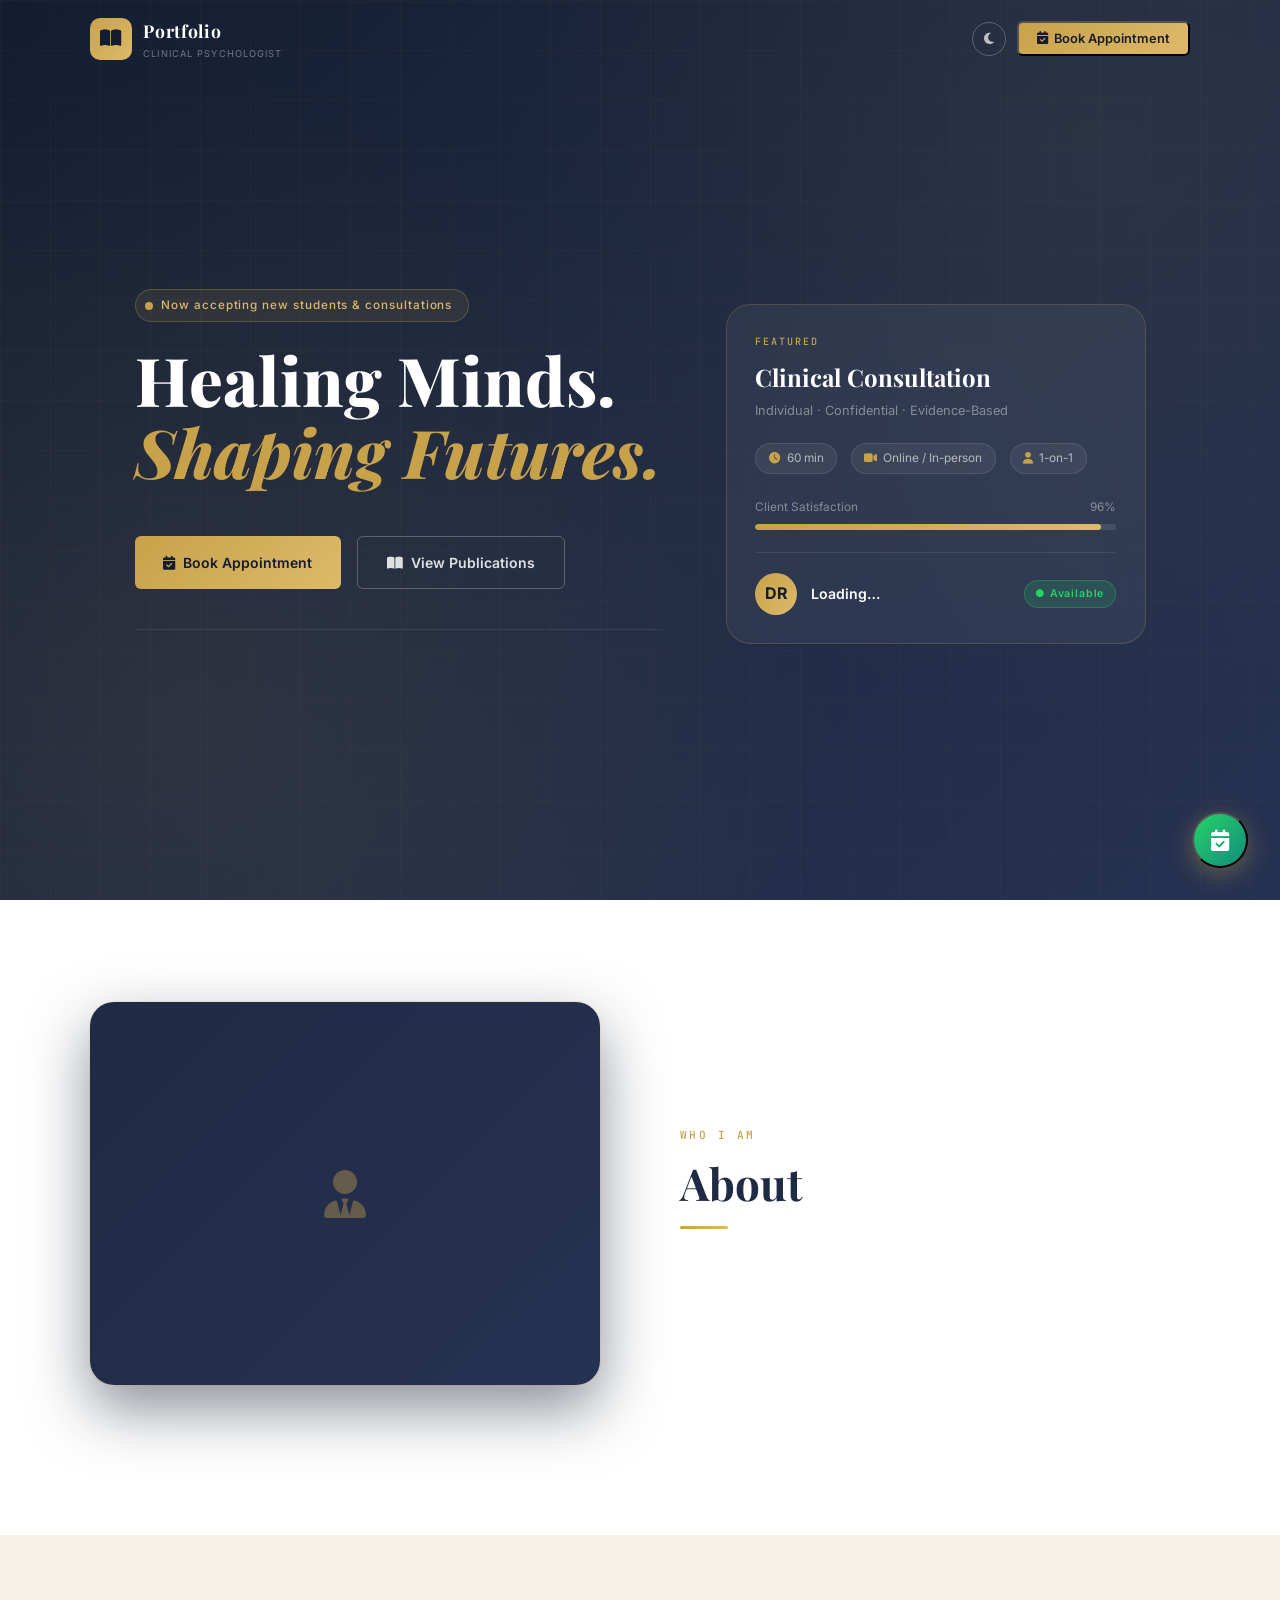
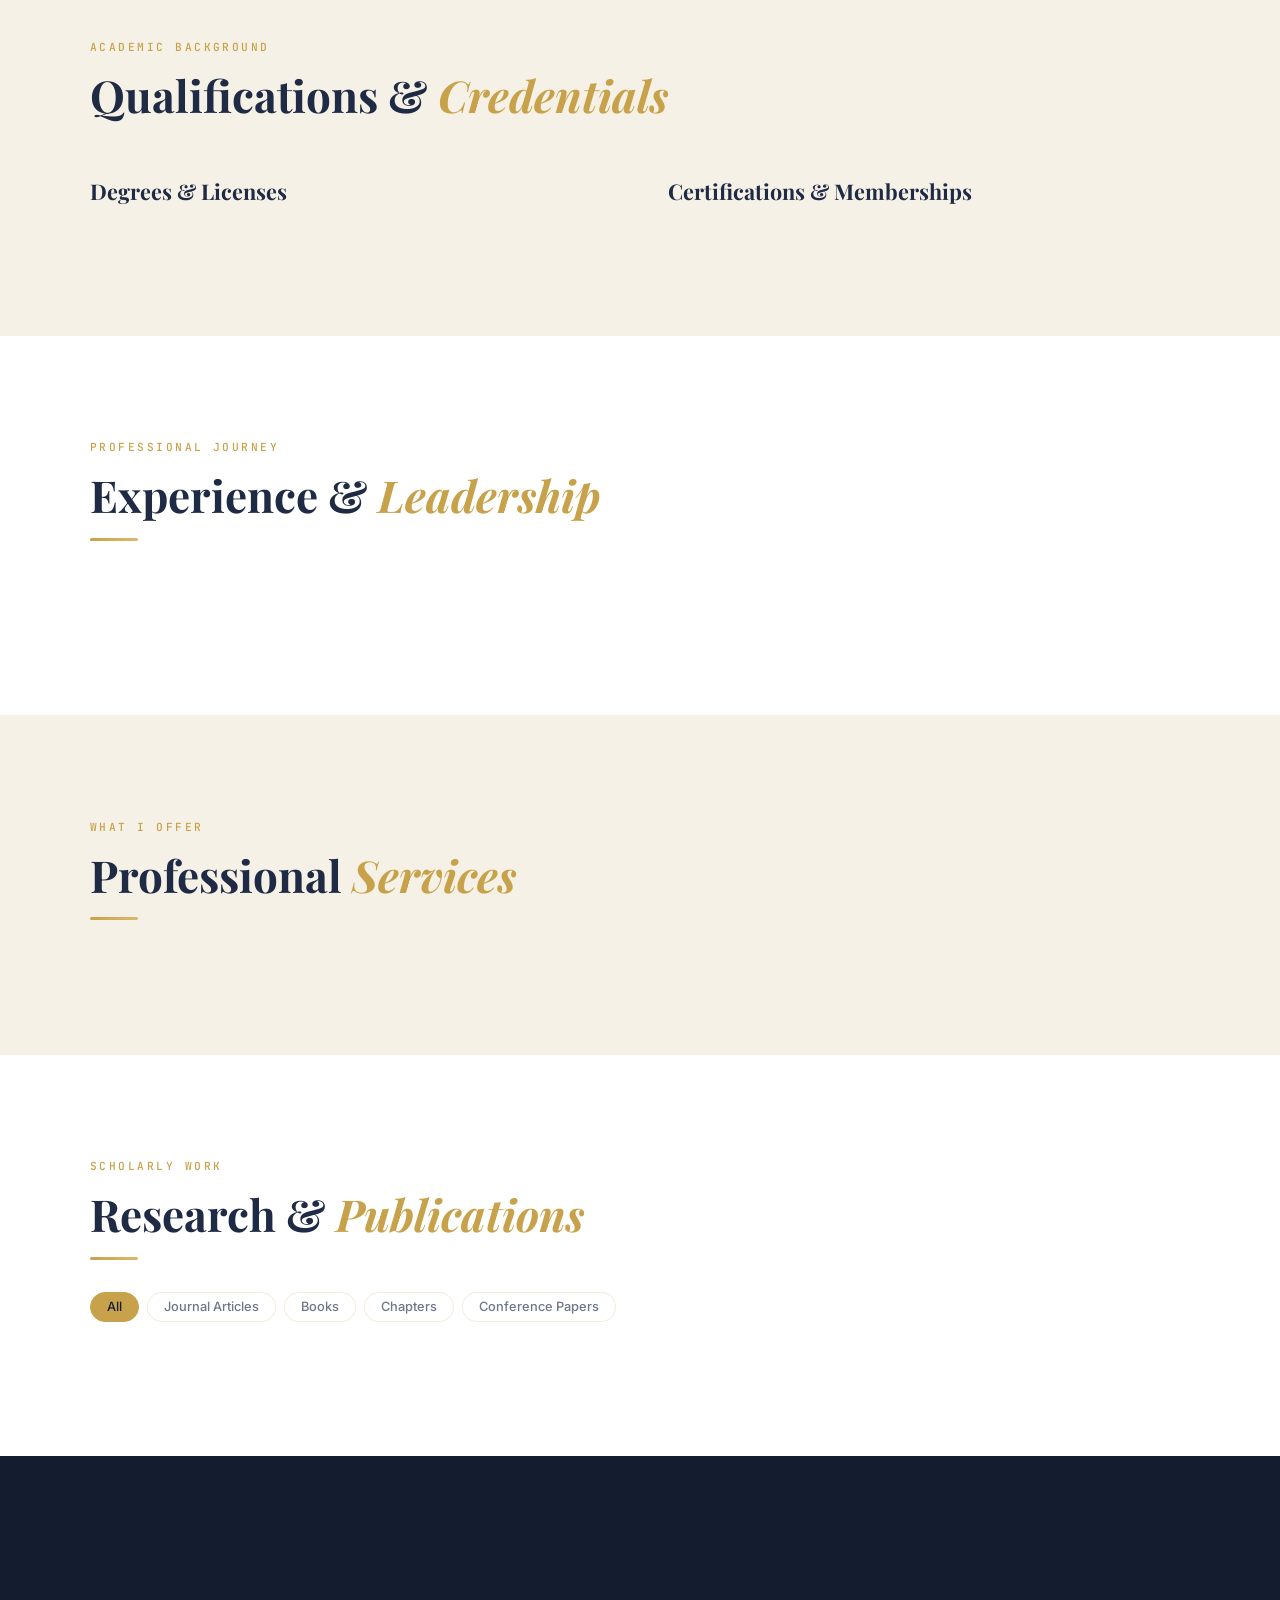
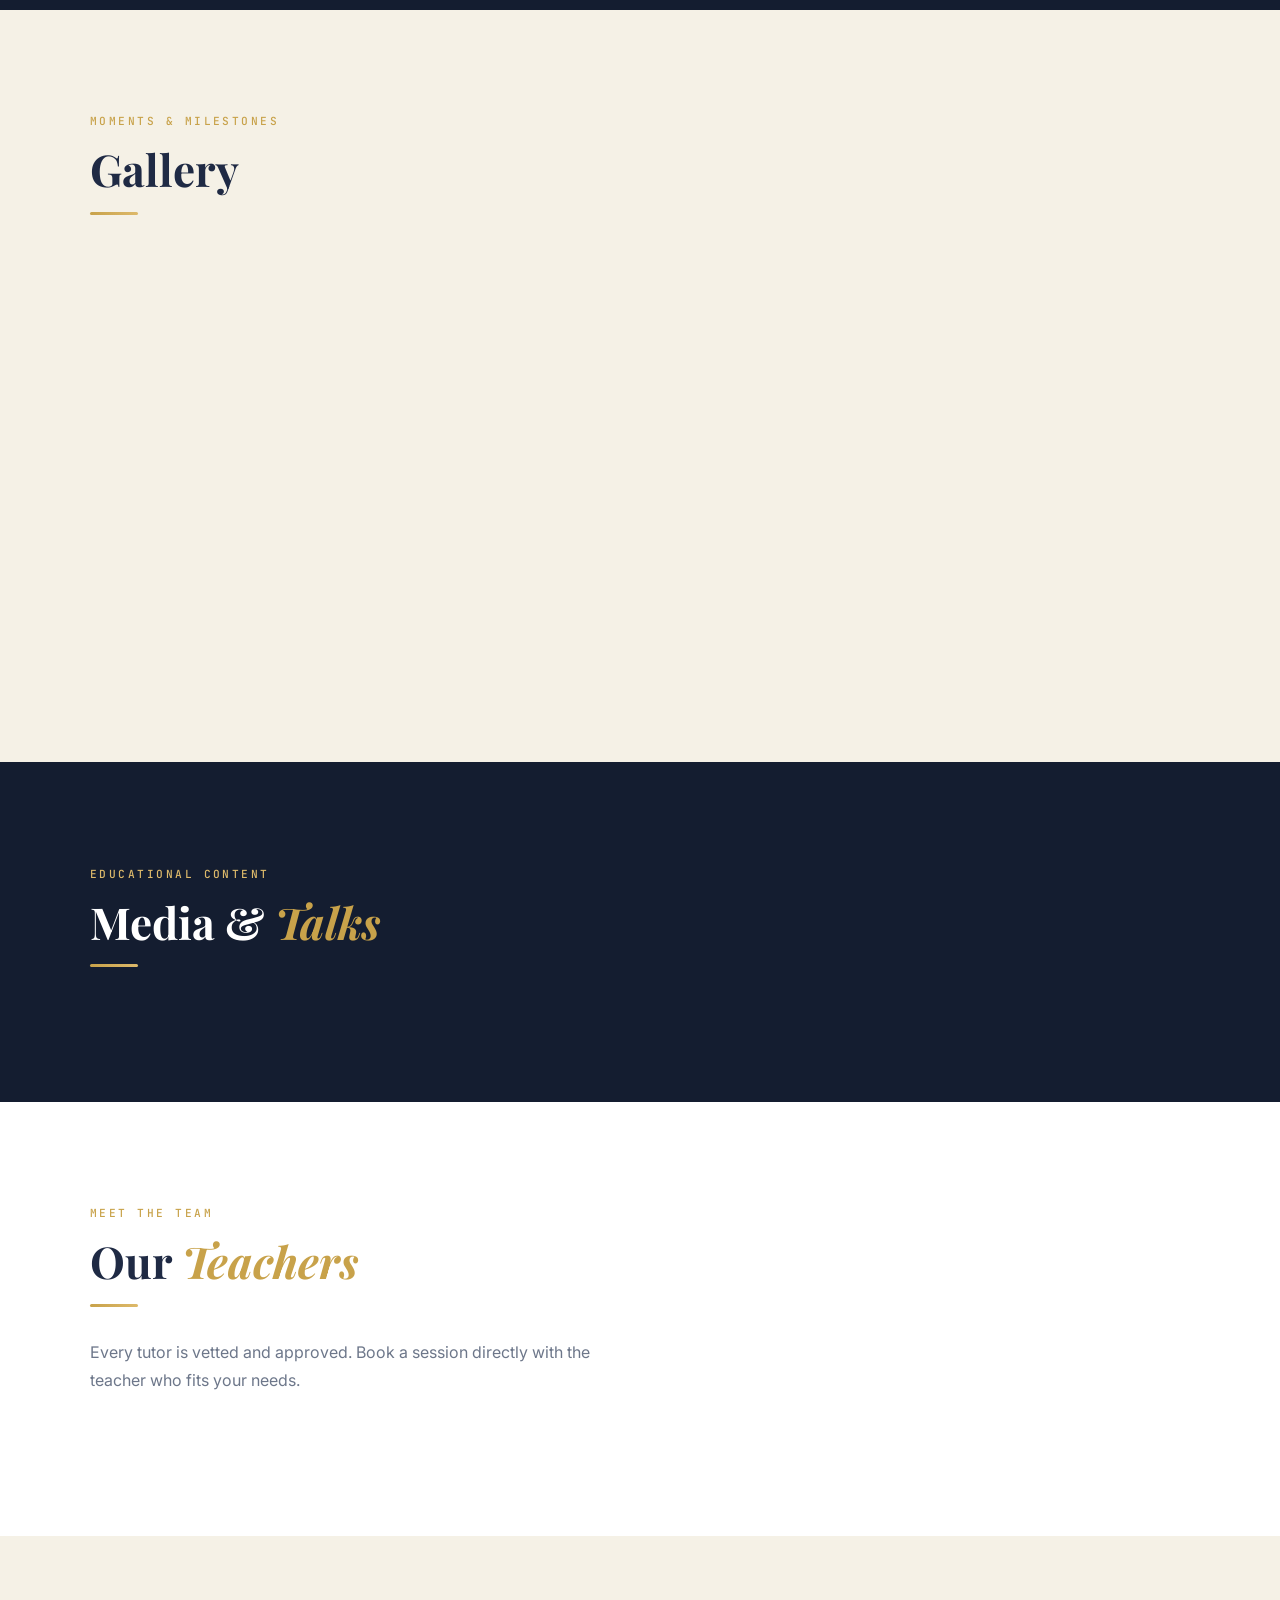
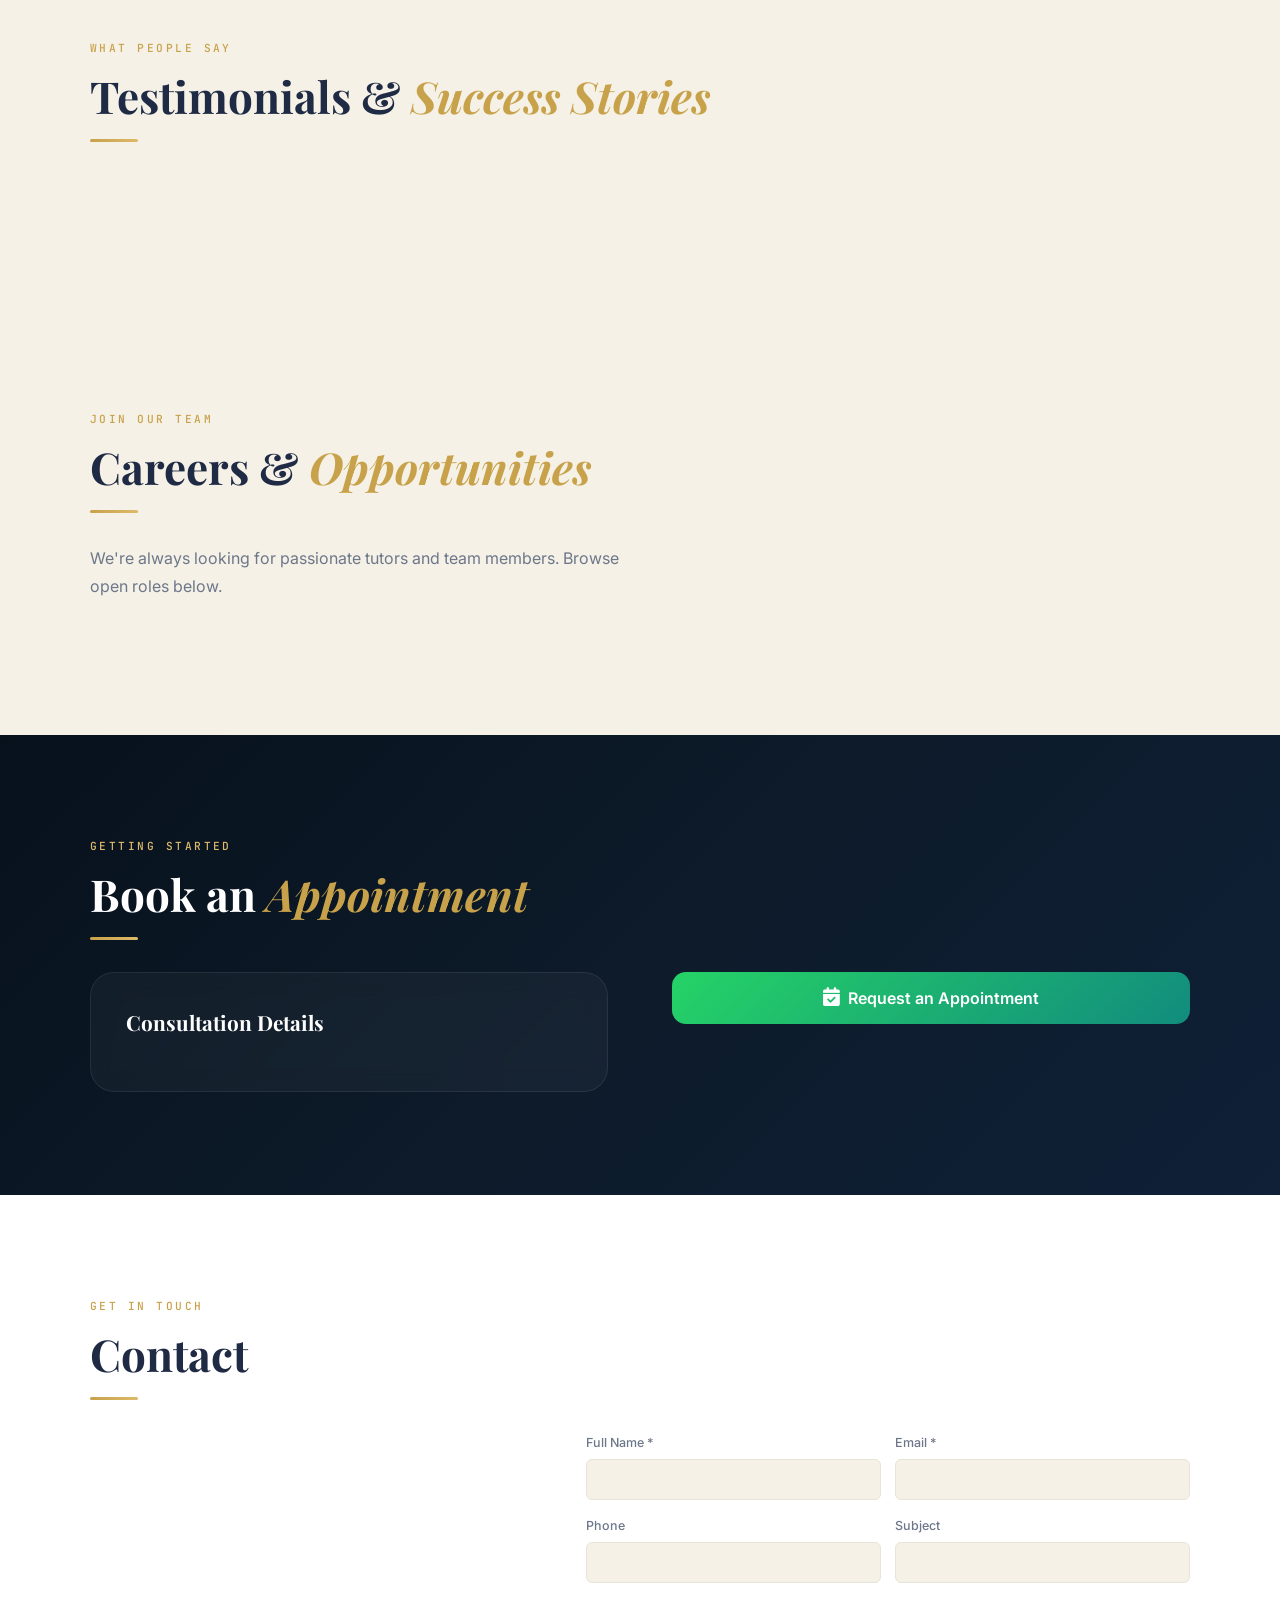
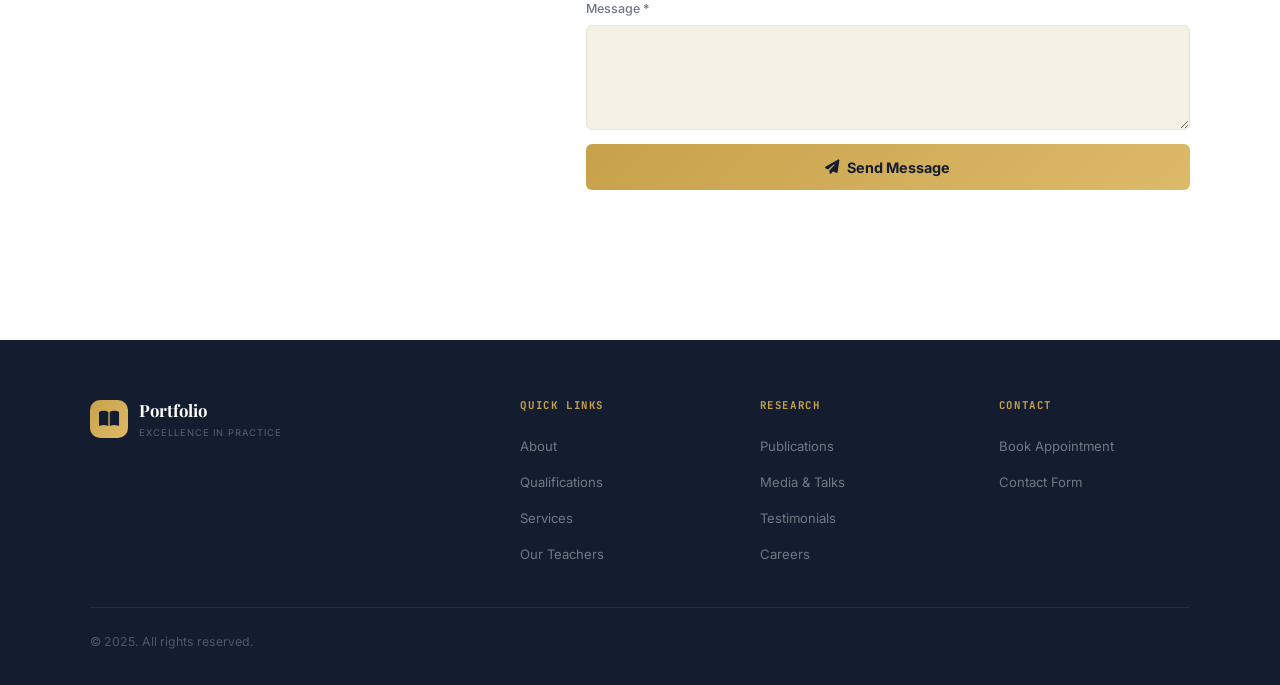
==== index.html @ 9a85b983 "Add files via upload" ====
<!DOCTYPE html>
<html lang="en" data-theme="light">
<head>
<meta charset="UTF-8"/>
<meta name="viewport" content="width=device-width,initial-scale=1.0"/>
<title>Portfolio | Clinical Psychologist & International Educator</title>
<meta name="description" content="Loading…"/>
<meta name="robots" content="index,follow"/>
<link rel="preconnect" href="https://fonts.googleapis.com"/>
<link rel="preconnect" href="https://fonts.gstatic.com" crossorigin/>
<link href="https://fonts.googleapis.com/css2?family=Playfair+Display:ital,wght@0,400;0,600;0,700;0,800;1,400;1,700&family=Inter:wght@300;400;500;600;700&family=JetBrains+Mono:wght@400;500&display=swap" rel="stylesheet"/>
<link rel="stylesheet" href="https://cdnjs.cloudflare.com/ajax/libs/font-awesome/6.5.0/css/all.min.css"/>
<link rel="stylesheet" href="shared/css/base.css"/>
<link rel="stylesheet" href="css/public.css"/>
<script src="https://cdn.jsdelivr.net/npm/@supabase/supabase-js@2"></script>
<script src="shared/js/supabase-config.js"></script>
<script src="shared/js/utils.js"></script>
</head>
<body>

<div id="page-loader"><div class="loader-logo">Portfolio</div><div class="loader-bar"><div class="loader-fill"></div></div></div>

<!-- ══════════ NAVIGATION ══════════ -->
<nav id="navbar">
  <div class="container">
    <div class="nav-inner">
      <div class="nav-logo" onclick="smoothScrollTo('section-hero')">
        <div class="logo-icon" id="navLogoIcon"><i class="fas fa-book-open"></i></div>
        <img id="navLogoImg" class="logo-img" style="display:none" alt="Logo"/>
        <div><div class="logo-name" id="navLogoName">Portfolio</div><div class="logo-tag" id="navLogoTag">Clinical Psychologist</div></div>
      </div>
      <ul class="nav-links" id="navLinks"></ul>
      <div class="nav-right">
        <button class="nav-theme-btn" id="navThemeBtn" aria-label="Toggle theme"><i class="fas fa-moon"></i></button>
        <button class="nav-cta" onclick="openApptModal()"><i class="fas fa-calendar-check"></i> Book Appointment</button>
        <button id="hbg" aria-label="Open menu"><span></span><span></span><span></span></button>
      </div>
    </div>
  </div>
</nav>
<div id="mnav">
  <button class="mn-close" onclick="closeMobileNav()">×</button>
  <div id="mobileNavLinks"></div>
  <button class="mn-cta" onclick="closeMobileNav();openApptModal()"><i class="fas fa-calendar-check"></i> Book Appointment</button>
</div>

<main class="site-main">

  <!-- ─── HERO ─── -->
  <section class="hero" id="section-hero">
    <img id="heroBgImg" class="hero-bg-image" style="display:none" alt=""/>
    <div class="container">
      <div class="hero-inner">
        <div>
          <div class="live-pill"><div class="live-dot"></div><span class="live-text">Now accepting new students & consultations</span></div>
          <h1 class="hero-h1" id="heroHeadline">Healing Minds. <em>Shaping Futures.</em></h1>
          <div class="titles-row" id="heroTitles"></div>
          <p class="hero-sub" id="heroSub"></p>
          <div class="hero-btns">
            <button id="heroCta1" class="btn-gold" onclick="openApptModal()"><i class="fas fa-calendar-check"></i> Book Appointment</button>
            <a href="#section-publications" id="heroCta2" class="btn-outline" onclick="smoothScrollTo('section-publications');return false"><i class="fas fa-book-open"></i> View Publications</a>
          </div>
          <div class="hero-trust" id="heroTrust"></div>
        </div>
        <div>
          <div class="sess-card">
            <p class="sess-lbl">Featured</p>
            <h2 class="sess-title">Clinical Consultation</h2>
            <p class="sess-topic">Individual · Confidential · Evidence-Based</p>
            <div class="sess-meta"><div class="chip"><i class="fas fa-clock"></i> 60 min</div><div class="chip"><i class="fas fa-video"></i> Online / In-person</div><div class="chip"><i class="fas fa-user"></i> 1-on-1</div></div>
            <div style="margin-bottom:1.4rem"><div class="prog-lbl"><span>Client Satisfaction</span><span>96%</span></div><div class="prog-bar"><div class="prog-fill" style="width:96%"></div></div></div>
            <div class="tutor-row"><div class="t-av" id="cardAvatar">DR</div><div><div class="t-name" id="cardTutorName">Loading…</div><div class="t-cred" id="cardTutorCred"></div></div><div class="badge-live">● Available</div></div>
          </div>
        </div>
      </div>
    </div>
  </section>

  <!-- ─── ABOUT ─── -->
  <section class="sec about-sec" id="section-about">
    <div class="container">
      <div class="about-grid">
        <div data-aos="left"><div class="about-img-wrap" id="aboutImage"><div class="about-img-placeholder"><i class="fas fa-user-tie" style="font-size:3rem;color:rgba(200,162,74,.4)"></i></div></div></div>
        <div data-aos="right">
          <span class="eyebrow" id="aboutEyebrow">Who I Am</span>
          <h2 class="h-sec" id="aboutHeading">About</h2>
          <div class="rule"></div>
          <div class="about-body" id="aboutBio"></div>
          <div class="spec-list" id="aboutSpecs"></div>
        </div>
      </div>
      <div class="about-cards" id="aboutCards" style="margin-top:3rem"></div>
    </div>
  </section>

  <!-- ─── QUALIFICATIONS ─── -->
  <section class="sec qual-sec" id="section-qualifications">
    <div class="container">
      <span class="eyebrow" data-aos>Academic Background</span>
      <h2 class="h-sec" data-aos>Qualifications &amp; <em>Credentials</em></h2>
      <div class="rule" data-aos></div>
      <div class="qual-grid">
        <div class="qual-col" data-aos><h3>Degrees & Licenses</h3><div id="qualCol1"></div></div>
        <div class="qual-col" data-aos="right"><h3>Certifications & Memberships</h3><div id="qualCol2"></div></div>
      </div>
    </div>
  </section>

  <!-- ─── EXPERIENCE ─── -->
  <section class="sec exp-sec" id="section-experience">
    <div class="container">
      <span class="eyebrow" data-aos>Professional Journey</span>
      <h2 class="h-sec" data-aos>Experience &amp; <em>Leadership</em></h2>
      <div class="rule" data-aos></div>
      <div class="exp-tabs" id="expTabs"></div>
      <div id="expPanels"></div>
    </div>
  </section>

  <!-- ─── SERVICES ─── -->
  <section class="sec srv-sec" id="section-services">
    <div class="container">
      <span class="eyebrow" data-aos>What I Offer</span>
      <h2 class="h-sec" data-aos>Professional <em>Services</em></h2>
      <div class="rule" data-aos></div>
      <div class="srv-grid" id="servicesGrid" style="margin-top:2rem"></div>
    </div>
  </section>

  <!-- ─── PUBLICATIONS ─── -->
  <section class="sec pub-sec" id="section-publications">
    <div class="container">
      <span class="eyebrow" data-aos>Scholarly Work</span>
      <h2 class="h-sec" data-aos>Research &amp; <em>Publications</em></h2>
      <div class="rule" data-aos></div>
      <div class="pub-filters" data-aos>
        <button class="pub-filter active" data-type="all">All</button>
        <button class="pub-filter" data-type="journal">Journal Articles</button>
        <button class="pub-filter" data-type="book">Books</button>
        <button class="pub-filter" data-type="chapter">Chapters</button>
        <button class="pub-filter" data-type="conference">Conference Papers</button>
      </div>
      <div class="pub-list" id="pubList"></div>
    </div>
  </section>

  <!-- ─── METRICS ─── -->
  <section class="stats-sec" id="section-metrics"><div class="container"><div class="stats-row" id="statsRow"></div></div></section>

  <!-- ─── GALLERY ─── -->
  <section class="sec gal-sec" id="section-gallery">
    <div class="container">
      <span class="eyebrow" data-aos>Moments &amp; Milestones</span>
      <h2 class="h-sec" data-aos>Gallery</h2>
      <div class="rule" data-aos></div>
      <div class="gal-grid" id="galleryGrid" data-aos></div>
    </div>
  </section>

  <!-- ─── MEDIA ─── -->
  <section class="media-sec" id="section-media">
    <div class="container">
      <span class="eyebrow" data-aos style="color:var(--gold-light)">Educational Content</span>
      <h2 class="h-sec" data-aos style="color:#fff">Media &amp; <em>Talks</em></h2>
      <div class="rule" data-aos></div>
      <div class="vid-grid" id="vidGrid" style="margin-top:2rem"></div>
    </div>
  </section>

  <!-- ─── TEACHERS (NEW) ─── -->
  <section class="sec teach-sec" id="section-teachers">
    <div class="container">
      <span class="eyebrow" data-aos>Meet the Team</span>
      <h2 class="h-sec" data-aos>Our <em>Teachers</em></h2>
      <div class="rule" data-aos></div>
      <p class="sub-sec" data-aos style="margin-bottom:2.5rem">Every tutor is vetted and approved. Book a session directly with the teacher who fits your needs.</p>
      <div class="teach-grid" id="teachersGrid"></div>
    </div>
  </section>

  <!-- ─── TESTIMONIALS ─── -->
  <section class="sec testi-sec" id="section-testimonials">
    <div class="container">
      <span class="eyebrow" data-aos>What People Say</span>
      <h2 class="h-sec" data-aos>Testimonials &amp; <em>Success Stories</em></h2>
      <div class="rule" data-aos></div>
      <div class="testi-wrap" data-aos><div class="testi-track" id="testiTrack"></div></div>
      <div class="t-dots" id="testiDots"></div>
    </div>
  </section>

  <!-- ─── CAREERS (NEW) ─── -->
  <section class="sec careers-sec" id="section-careers">
    <div class="container">
      <span class="eyebrow" data-aos>Join Our Team</span>
      <h2 class="h-sec" data-aos>Careers &amp; <em>Opportunities</em></h2>
      <div class="rule" data-aos></div>
      <p class="sub-sec" data-aos style="margin-bottom:2rem">We're always looking for passionate tutors and team members. Browse open roles below.</p>
      <div class="jobs-list" id="jobsList" data-aos></div>
    </div>
  </section>

  <!-- ─── APPOINTMENT ─── -->
  <section class="appt-sec" id="section-appointment">
    <div class="container">
      <span class="eyebrow" data-aos style="color:var(--gold-light)">Getting Started</span>
      <h2 class="h-sec" data-aos style="color:#fff">Book an <em>Appointment</em></h2>
      <div class="rule" data-aos></div>
      <div class="appt-grid">
        <div data-aos="left">
          <div class="glass-panel">
            <h3>Consultation Details</h3>
            <p id="apptDetails" style="font-size:.9rem;color:rgba(255,255,255,.5);margin-bottom:1.2rem"></p>
            <div class="avail-list" id="availList"></div>
          </div>
        </div>
        <div data-aos="right">
          <div class="appt-actions"><button class="btn-wa" onclick="openApptModal()"><i class="fas fa-calendar-check" style="font-size:1.2rem"></i> Request an Appointment</button></div>
          <p id="apptFees" style="color:rgba(255,255,255,.5);font-size:.85rem;margin-bottom:1rem"></p>
          <div id="apptNotes"></div>
        </div>
      </div>
    </div>
  </section>

  <!-- ─── CONTACT ─── -->
  <section class="sec contact-sec" id="section-contact">
    <div class="container">
      <span class="eyebrow" data-aos>Get in Touch</span>
      <h2 class="h-sec" data-aos>Contact</h2>
      <div class="rule" data-aos></div>
      <div class="contact-grid">
        <div class="c-info" id="contactInfo" data-aos="left"></div>
        <form class="contact-form-wrap" id="contactForm" data-aos="right">
          <div class="f-row"><div class="f-group"><label>Full Name *</label><input class="f-control" id="cfName" required/></div><div class="f-group"><label>Email *</label><input class="f-control" id="cfEmail" type="email" required/></div></div>
          <div class="f-row"><div class="f-group"><label>Phone</label><input class="f-control" id="cfPhone"/></div><div class="f-group"><label>Subject</label><input class="f-control" id="cfSubject"/></div></div>
          <div class="f-group"><label>Message *</label><textarea class="f-control" id="cfMessage" rows="5" required></textarea></div>
          <button type="submit" class="submit-btn"><i class="fas fa-paper-plane"></i> Send Message</button>
        </form>
      </div>
    </div>
  </section>

  <div class="container" style="padding-bottom:3rem"><div id="contactSocials" class="soc-row" style="justify-content:center"></div></div>

</main>

<footer>
  <div class="container">
    <div class="footer-grid">
      <div class="footer-brand">
        <div style="display:flex;align-items:center;gap:.7rem;margin-bottom:.2rem"><div class="logo-icon" style="width:38px;height:38px;font-size:1.1rem"><i class="fas fa-book-open"></i></div><div><div style="font-family:var(--font-display);font-size:1.05rem;font-weight:700;color:#fff" id="footerBrandName">Portfolio</div><div style="font-size:.58rem;color:rgba(255,255,255,.3);letter-spacing:.1em" id="footerTagline">EXCELLENCE IN PRACTICE</div></div></div>
        <p id="footerDesc"></p>
      </div>
      <div class="f-col"><h5 id="footerCol2Title">Quick Links</h5><ul>
        <li><a href="#" onclick="smoothScrollTo('section-about');return false">About</a></li>
        <li><a href="#" onclick="smoothScrollTo('section-qualifications');return false">Qualifications</a></li>
        <li><a href="#" onclick="smoothScrollTo('section-services');return false">Services</a></li>
        <li><a href="#" onclick="smoothScrollTo('section-teachers');return false">Our Teachers</a></li>
      </ul></div>
      <div class="f-col"><h5 id="footerCol3Title">Research</h5><ul>
        <li><a href="#" onclick="smoothScrollTo('section-publications');return false">Publications</a></li>
        <li><a href="#" onclick="smoothScrollTo('section-media');return false">Media & Talks</a></li>
        <li><a href="#" onclick="smoothScrollTo('section-testimonials');return false">Testimonials</a></li>
        <li><a href="#" onclick="smoothScrollTo('section-careers');return false">Careers</a></li>
      </ul></div>
      <div class="f-col"><h5 id="footerCol4Title">Contact</h5><ul>
        <li><a href="#" onclick="openApptModal();return false">Book Appointment</a></li>
        <li><a href="#" onclick="smoothScrollTo('section-contact');return false">Contact Form</a></li>
      </ul></div>
    </div>
    <div class="footer-bottom"><p class="f-copy" id="footerCopyright">© 2025. All rights reserved.</p><div class="f-socials" id="footerSocials"></div></div>
  </div>
</footer>

<button class="nav-cta" id="fab-wa" style="position:fixed;bottom:2rem;right:2rem;z-index:900;width:56px;height:56px;border-radius:50%;padding:0;justify-content:center;box-shadow:0 6px 24px rgba(200,162,74,.4)" onclick="openApptModal()" aria-label="Book appointment"><i class="fas fa-calendar-check" style="font-size:1.3rem"></i></button>
<button id="btt" aria-label="Back to top"><i class="fas fa-arrow-up"></i></button>

<div class="lightbox" id="lightbox"><button class="lightbox-close" aria-label="Close">×</button><img id="lightboxImg" src="" alt=""/></div>

<!-- ══════════ APPOINTMENT BOOKING MODAL (NEW) ══════════ -->
<div class="pub-modal" id="apptModal">
  <div class="pub-modal-backdrop" onclick="closeApptModal()"></div>
  <div class="pub-modal-box">
    <div class="pub-modal-header"><h3>Book an Appointment</h3><button class="pub-modal-close" onclick="closeApptModal()">×</button></div>
    <div class="pub-modal-body">
      <form id="apptForm">
        <div class="pm-group"><label>Full Name *</label><input class="pm-control" id="amName" required/></div>
        <div class="pm-row">
          <div class="pm-group"><label>Email *</label><input class="pm-control" id="amEmail" type="email" required/></div>
          <div class="pm-group"><label>Phone</label><input class="pm-control" id="amPhone"/></div>
        </div>
        <div class="pm-group"><label>Preferred Teacher (optional)</label><select class="pm-control" id="amTeacher"><option value="">No preference / General</option></select></div>
        <div class="pm-group"><label>Subject / Topic</label><input class="pm-control" id="amSubject" placeholder="e.g. Chemistry, General consultation"/></div>
        <div class="pm-row">
          <div class="pm-group"><label>Preferred Date</label><input class="pm-control" id="amDate" type="date"/></div>
          <div class="pm-group"><label>Preferred Time</label><input class="pm-control" id="amTime" type="time"/></div>
        </div>
        <div class="pm-group"><label>Message</label><textarea class="pm-control" id="amMessage" rows="3" placeholder="Anything you'd like us to know…"></textarea></div>
        <button type="submit" class="pm-submit"><i class="fas fa-paper-plane"></i> Submit Request</button>
      </form>
    </div>
  </div>
</div>

<!-- ══════════ JOB APPLICATION MODAL (NEW) ══════════ -->
<div class="pub-modal" id="applyModal">
  <div class="pub-modal-backdrop" onclick="closeApplyModal()"></div>
  <div class="pub-modal-box">
    <div class="pub-modal-header"><h3 id="applyModalTitle">Apply Now</h3><button class="pub-modal-close" onclick="closeApplyModal()">×</button></div>
    <div class="pub-modal-body">
      <form id="applyForm">
        <input type="hidden" id="apJobId"/>
        <input type="hidden" id="apJobType"/>
        <div class="pm-group"><label>Full Name *</label><input class="pm-control" id="apName" required/></div>
        <div class="pm-row">
          <div class="pm-group"><label>Email *</label><input class="pm-control" id="apEmail" type="email" required/></div>
          <div class="pm-group"><label>Phone</label><input class="pm-control" id="apPhone"/></div>
        </div>
        <div class="pm-group" id="apSubjectsGroup" style="display:none"><label>Subjects You Can Teach</label><input class="pm-control" id="apSubjects" placeholder="Chemistry, Biology, Physics"/></div>
        <div class="pm-group"><label>Cover Letter / Why You're a Good Fit *</label><textarea class="pm-control" id="apCoverLetter" rows="5" required></textarea></div>
        <div class="pm-group"><label>Resume / CV (PDF)</label><div class="pm-file-zone" id="apResumeZone"><i class="fas fa-file-pdf"></i> Click to upload your CV/Resume</div><input type="file" id="apResumeFile" accept=".pdf" style="display:none"/><div id="apResumeInfo" style="margin-top:.5rem;font-size:.8rem;color:var(--gold)"></div></div>
        <button type="submit" class="pm-submit"><i class="fas fa-paper-plane"></i> Submit Application</button>
      </form>
    </div>
  </div>
</div>

<div id="toast-container"></div>
<script src="js/public.js"></script>
</body>
</html>
---- shared/css/base.css ----
/* ============================================================
   base.css — Shared Design System
   ============================================================ */

:root {
  --navy: #1F2A44; --navy-deep: #141D30; --navy-mid: #263252;
  --gold: #C8A24A; --gold-light: #DDB96A; --gold-pale: #F0DFA8;
  --cream: #F5F1E6; --cream-dark: #EDE8D8; --white: #FFFFFF;
  --slate: #6D778A; --gray-light: #E8E4D8;
  --text: #1F2A44; --text-muted: #6D778A;
  --bg: #FFFFFF; --bg-alt: #F5F1E6; --bg-card: #FFFFFF;
  --border: rgba(200,162,74,0.18);
  --shadow-sm: 0 2px 12px rgba(31,42,68,0.07);
  --shadow-md: 0 8px 32px rgba(31,42,68,0.11);
  --shadow-lg: 0 20px 60px rgba(31,42,68,0.15);
  --shadow-gold: 0 4px 20px rgba(200,162,74,0.28);
  --font-display: 'Playfair Display', Georgia, serif;
  --font-body: 'Inter', system-ui, sans-serif;
  --font-mono: 'JetBrains Mono', monospace;
  --r-sm: 6px; --r-md: 14px; --r-lg: 24px; --r-xl: 40px;
  --tr: 0.3s cubic-bezier(0.4,0,0.2,1);
  --success: #22c55e; --error: #ef4444; --warning: #f59e0b; --info: #3b82f6;
}
[data-theme="dark"] {
  --navy: #0B111E; --navy-deep: #060D18; --navy-mid: #111D35;
  --cream: #111929; --cream-dark: #0D1525; --gray-light: #1E2D48;
  --text: #E8EDF8; --text-muted: #8A9AB8;
  --bg: #0B111E; --bg-alt: #0F1929; --bg-card: #111D35;
  --border: rgba(200,162,74,0.12);
}

*,*::before,*::after{box-sizing:border-box;margin:0;padding:0}
html{font-size:16px;scroll-behavior:smooth}
body{font-family:var(--font-body);background:var(--bg);color:var(--text);line-height:1.7;overflow-x:hidden;transition:background var(--tr),color var(--tr)}
img{max-width:100%;display:block} a{color:inherit;text-decoration:none} ul{list-style:none}
input,textarea,select,button{font-family:inherit}

[data-aos]{opacity:0;transform:translateY(24px);transition:opacity .65s ease,transform .65s ease}
[data-aos="left"]{transform:translateX(-24px)} [data-aos="right"]{transform:translateX(24px)} [data-aos="zoom"]{transform:scale(.93)}
[data-aos].aos-in{opacity:1;transform:none}
@media(prefers-reduced-motion:reduce){[data-aos]{transition:none;opacity:1;transform:none}}

#toast-container{position:fixed;bottom:1.5rem;right:1.5rem;z-index:9999;display:flex;flex-direction:column;gap:.6rem;pointer-events:none}
.toast{display:flex;align-items:center;gap:.75rem;background:var(--navy-deep);color:#fff;padding:.85rem 1.2rem;border-radius:var(--r-md);box-shadow:var(--shadow-lg);border-left:4px solid var(--slate);font-size:.875rem;max-width:360px;pointer-events:all;transform:translateX(120%);transition:transform .38s cubic-bezier(.4,0,.2,1)}
.toast.toast-show{transform:translateX(0)}
.toast.toast-success{border-left-color:var(--success)} .toast.toast-error{border-left-color:var(--error)}
.toast.toast-warning{border-left-color:var(--warning)} .toast.toast-info{border-left-color:var(--info)}
.toast-icon{font-size:1rem;flex-shrink:0} .toast-msg{flex:1}
.toast-close{background:none;border:none;color:rgba(255,255,255,.5);cursor:pointer;font-size:1.1rem;padding:0 .2rem;transition:color var(--tr)}
.toast-close:hover{color:#fff}

.modal-overlay{position:fixed;inset:0;z-index:9000;background:rgba(0,0,0,.55);backdrop-filter:blur(6px);display:flex;align-items:center;justify-content:center;opacity:0;transition:opacity var(--tr);pointer-events:none}
.modal-overlay.active{opacity:1;pointer-events:all}
.confirm-dialog{background:var(--bg-card);border-radius:var(--r-lg);padding:2.5rem;max-width:420px;width:90%;text-align:center;box-shadow:var(--shadow-lg);border:1px solid var(--border);transform:translateY(20px) scale(.96);transition:transform var(--tr)}
.modal-overlay.active .confirm-dialog{transform:none}
.confirm-icon{font-size:2.5rem;color:var(--warning);margin-bottom:1rem}
.confirm-dialog h3{font-family:var(--font-display);font-size:1.3rem;margin-bottom:.6rem}
.confirm-dialog p{color:var(--text-muted);font-size:.9rem;margin-bottom:1.8rem}
.confirm-actions{display:flex;gap:.75rem;justify-content:center}

#global-loading{position:fixed;inset:0;z-index:8999;background:rgba(0,0,0,.5);backdrop-filter:blur(4px);display:flex;flex-direction:column;align-items:center;justify-content:center;gap:1rem;opacity:0;pointer-events:none;transition:opacity var(--tr)}
#global-loading.active{opacity:1;pointer-events:all}
.loading-spinner{width:48px;height:48px;border-radius:50%;border:3px solid rgba(200,162,74,.2);border-top-color:var(--gold);animation:spin .8s linear infinite}
.loading-msg{color:rgba(255,255,255,.8);font-size:.9rem}
@keyframes spin{to{transform:rotate(360deg)}}

.btn{display:inline-flex;align-items:center;gap:.45rem;padding:.7rem 1.5rem;border-radius:var(--r-sm);font-size:.875rem;font-weight:600;cursor:pointer;border:2px solid transparent;transition:all var(--tr);white-space:nowrap;text-decoration:none}
.btn:active{transform:scale(.97)}
.btn-primary{background:linear-gradient(135deg,var(--gold),var(--gold-light));color:var(--navy-deep)}
.btn-primary:hover{transform:translateY(-2px);box-shadow:var(--shadow-gold)}
.btn-secondary{background:var(--navy);color:#fff} .btn-secondary:hover{background:var(--navy-mid);transform:translateY(-2px)}
.btn-ghost{background:transparent;border-color:var(--border);color:var(--text)} .btn-ghost:hover{border-color:var(--gold);color:var(--gold)}
.btn-danger{background:var(--error);color:#fff} .btn-danger:hover{background:#dc2626;transform:translateY(-2px)}
.btn-success{background:var(--success);color:#fff}
.btn-sm{padding:.45rem 1rem;font-size:.8rem} .btn-lg{padding:1rem 2rem;font-size:1rem}
.btn-icon{padding:.5rem;border-radius:var(--r-sm)} .btn-icon:hover{background:var(--bg-alt);color:var(--gold)}
[data-theme="dark"] .btn-icon:hover{background:var(--navy-mid)}

.form-group{display:flex;flex-direction:column;gap:.4rem;margin-bottom:1.1rem}
.form-group label{font-size:.8rem;font-weight:600;color:var(--text-muted);text-transform:uppercase;letter-spacing:.06em}
.form-control{padding:.75rem 1rem;border:1.5px solid var(--border);border-radius:var(--r-sm);font-size:.9rem;background:var(--bg-alt);color:var(--text);transition:border-color var(--tr),box-shadow var(--tr);resize:vertical;width:100%}
.form-control:focus{outline:none;border-color:var(--gold);box-shadow:0 0 0 3px rgba(200,162,74,.15)}
[data-theme="dark"] .form-control{background:var(--navy-mid);border-color:rgba(200,162,74,.12)}
.form-control::placeholder{color:var(--text-muted);opacity:.7}
textarea.form-control{min-height:110px}
select.form-control{cursor:pointer;appearance:none;background-image:url("data:image/svg+xml,%3Csvg xmlns='http://www.w3.org/2000/svg' width='12' height='12' viewBox='0 0 12 12'%3E%3Cpath fill='%236D778A' d='M6 8L1 3h10z'/%3E%3C/svg%3E");background-repeat:no-repeat;background-position:right 1rem center;padding-right:2.5rem}
.form-row{display:grid;grid-template-columns:1fr 1fr;gap:1rem}
.form-row-3{display:grid;grid-template-columns:1fr 1fr 1fr;gap:1rem}
.form-hint{font-size:.76rem;color:var(--text-muted);margin-top:.2rem}

.card{background:var(--bg-card);border-radius:var(--r-md);border:1px solid var(--border);box-shadow:var(--shadow-sm);transition:all var(--tr)}
.card-header{padding:1.2rem 1.5rem;border-bottom:1px solid var(--border);display:flex;align-items:center;justify-content:space-between;gap:1rem}
.card-body{padding:1.5rem} .card-footer{padding:1rem 1.5rem;border-top:1px solid var(--border);display:flex;align-items:center;justify-content:flex-end;gap:.75rem}

.badge{display:inline-flex;align-items:center;gap:.3rem;padding:.2rem .65rem;border-radius:var(--r-xl);font-size:.72rem;font-weight:600}
.badge-gold{background:rgba(200,162,74,.15);color:var(--gold);border:1px solid rgba(200,162,74,.3)}
.badge-success{background:rgba(34,197,94,.12);color:var(--success)}
.badge-error{background:rgba(239,68,68,.12);color:var(--error)}
.badge-info{background:rgba(59,130,246,.12);color:var(--info)}
.badge-warning{background:rgba(245,158,11,.14);color:var(--warning)}
.badge-gray{background:var(--bg-alt);color:var(--text-muted)}

.data-table{width:100%;border-collapse:collapse;font-size:.875rem}
.data-table th{padding:.75rem 1rem;text-align:left;font-size:.72rem;font-weight:700;text-transform:uppercase;letter-spacing:.06em;color:var(--text-muted);border-bottom:2px solid var(--border);white-space:nowrap}
.data-table td{padding:.9rem 1rem;border-bottom:1px solid var(--border);vertical-align:middle}
.data-table tr:last-child td{border-bottom:none} .data-table tr:hover td{background:rgba(200,162,74,.04)}
.data-table .col-actions{width:120px;text-align:right}

.search-bar{display:flex;align-items:center;gap:.5rem;background:var(--bg-alt);border:1.5px solid var(--border);border-radius:var(--r-sm);padding:.5rem 1rem;width:100%;max-width:320px;transition:border-color var(--tr)}
.search-bar:focus-within{border-color:var(--gold)}
.search-bar input{background:none;border:none;outline:none;flex:1;font-size:.875rem;color:var(--text)}
.search-bar .search-icon{color:var(--text-muted);font-size:.85rem}

.progress-bar{height:6px;background:var(--bg-alt);border-radius:3px;overflow:hidden}
.progress-fill{height:100%;background:linear-gradient(90deg,var(--gold),var(--gold-light));border-radius:3px;transition:width .4s ease}

.empty-state{text-align:center;padding:4rem 2rem;color:var(--text-muted)}
.empty-state .empty-icon{font-size:3rem;margin-bottom:1rem;opacity:.4}
.empty-state h3{font-family:var(--font-display);font-size:1.2rem;margin-bottom:.5rem}
.empty-state p{font-size:.875rem}

.upload-zone{border:2px dashed var(--border);border-radius:var(--r-md);padding:2.5rem;text-align:center;cursor:pointer;transition:all var(--tr);color:var(--text-muted)}
.upload-zone:hover,.upload-zone.drag-over{border-color:var(--gold);background:rgba(200,162,74,.05);color:var(--gold)}
.upload-zone .upload-icon{font-size:2.2rem;margin-bottom:.75rem}
.upload-zone p{font-size:.875rem} .upload-zone small{font-size:.76rem}

.toggle-wrap{display:flex;align-items:center;gap:.75rem}
.toggle{position:relative;width:44px;height:24px} .toggle input{opacity:0;width:0;height:0}
.toggle-slider{position:absolute;inset:0;background:var(--gray-light);border-radius:24px;cursor:pointer;transition:background var(--tr)}
.toggle-slider::before{content:'';position:absolute;width:18px;height:18px;left:3px;bottom:3px;background:white;border-radius:50%;transition:transform var(--tr);box-shadow:var(--shadow-sm)}
.toggle input:checked + .toggle-slider{background:var(--gold)} .toggle input:checked + .toggle-slider::before{transform:translateX(20px)}
.toggle-label{font-size:.875rem;color:var(--text);cursor:pointer}
[data-theme="dark"] .toggle-slider{background:var(--navy-mid)}

.drag-handle{cursor:grab;color:var(--text-muted);padding:.25rem .5rem} .drag-handle:active{cursor:grabbing}
.sortable-ghost{opacity:.4} .sortable-chosen{box-shadow:var(--shadow-md) !important;transform:rotate(1deg)}

.img-preview-wrap{position:relative;display:inline-block}
.img-preview{width:100px;height:100px;object-fit:cover;border-radius:var(--r-md);border:2px solid var(--border)}
.img-preview-remove{position:absolute;top:-8px;right:-8px;width:24px;height:24px;border-radius:50%;background:var(--error);color:#fff;border:none;cursor:pointer;font-size:.75rem;display:flex;align-items:center;justify-content:center}

@media(max-width:768px){.form-row,.form-row-3{grid-template-columns:1fr} .hide-mobile{display:none !important}}
---- css/public.css ----
/* ============================================================
   public.css — Public Website Styles (Supabase edition)
   ============================================================ */

:root {
  --navy:#1F2A44; --navy-deep:#141D30; --navy-mid:#263252;
  --gold:#C8A24A; --gold-light:#DDB96A; --gold-pale:#F0DFA8;
  --cream:#F5F1E6; --cream-dark:#EDE8D8; --white:#FFFFFF;
  --slate:#6D778A; --gray-light:#E8E4D8;
  --text:#1F2A44; --text-muted:#6D778A;
  --bg:#FFFFFF; --bg-alt:#F5F1E6; --bg-card:#FFFFFF; --bg-dark:#141D30;
  --font-display:'Playfair Display', Georgia, serif; --font-body:'Inter', system-ui, sans-serif; --font-mono:'JetBrains Mono', monospace;
  --r-sm:6px; --r-md:14px; --r-lg:24px; --r-xl:40px;
  --sh-sm:0 2px 12px rgba(31,42,68,.07); --sh-md:0 8px 32px rgba(31,42,68,.11); --sh-lg:0 20px 60px rgba(31,42,68,.15); --sh-gold:0 4px 20px rgba(200,162,74,.28);
  --tr:.32s cubic-bezier(.4,0,.2,1);
}
[data-theme="dark"] { --navy:#0B111E; --navy-deep:#060D18; --navy-mid:#111D35; --cream:#111929; --cream-dark:#0D1525; --gray-light:#1E2D48; --text:#E8EDF8; --text-muted:#8A9AB8; --bg:#0B111E; --bg-alt:#0F1929; --bg-card:#111D35; }

*,*::before,*::after{box-sizing:border-box;margin:0;padding:0}
html{scroll-behavior:smooth;font-size:16px}
body{font-family:var(--font-body);background:var(--bg);color:var(--text);line-height:1.7;overflow-x:hidden;transition:background var(--tr),color var(--tr)}
img{max-width:100%;display:block} a{color:inherit;text-decoration:none} ul{list-style:none}

.container{max-width:1180px;margin:0 auto;padding:0 clamp(1.2rem,5vw,2.5rem)}
.sec{padding:clamp(4rem,8vw,6.5rem) 0}

.eyebrow{font-family:var(--font-mono);font-size:.7rem;font-weight:500;letter-spacing:.22em;text-transform:uppercase;color:var(--gold);display:block;margin-bottom:.75rem}
.h-sec{font-family:var(--font-display);font-size:clamp(1.85rem,3.6vw,2.75rem);font-weight:700;line-height:1.2;color:var(--navy);transition:color var(--tr)}
[data-theme="dark"] .h-sec{color:#f0f2f8}
.h-sec em{font-style:italic;color:var(--gold)}
.sub-sec{color:var(--text-muted);font-size:1rem;max-width:54ch;margin-top:.7rem;line-height:1.72}
.rule{width:48px;height:3px;border-radius:2px;margin:1rem 0 2rem;background:linear-gradient(90deg,var(--gold) 0%,var(--gold-light) 40%,#f5e7b5 60%,var(--gold-light) 80%,var(--gold) 100%);background-size:250% auto;animation:shimmer 3.8s linear infinite}
@keyframes shimmer{0%{background-position:200% center}100%{background-position:-200% center}}
.tc{text-align:center} .tc .rule,.tc .sub-sec{margin-left:auto;margin-right:auto}

/* ── Navbar ── */
#navbar{position:fixed;top:0;left:0;right:0;z-index:999;padding:1rem 0;transition:background var(--tr),box-shadow var(--tr),padding var(--tr)}
#navbar.scrolled{background:rgba(20,29,48,.97);backdrop-filter:blur(16px);box-shadow:0 4px 28px rgba(0,0,0,.3);padding:.6rem 0}
.nav-inner{display:flex;align-items:center;justify-content:space-between;gap:1.5rem}
.nav-logo{display:flex;align-items:center;gap:.7rem;flex-shrink:0;cursor:pointer}
.logo-icon{width:42px;height:42px;border-radius:10px;background:linear-gradient(135deg,var(--gold),var(--gold-light));display:flex;align-items:center;justify-content:center;font-size:1.2rem;color:var(--navy-deep);flex-shrink:0;transition:transform var(--tr)}
.nav-logo:hover .logo-icon{transform:scale(1.08) rotate(-4deg)}
.logo-img{height:42px;width:auto;max-width:150px;object-fit:contain;filter:brightness(0) invert(1)}
.logo-name{font-family:var(--font-display);font-size:1.1rem;font-weight:700;color:#fff;letter-spacing:.04em}
.logo-tag{font-size:.58rem;color:rgba(255,255,255,.4);letter-spacing:.12em;text-transform:uppercase}
.nav-links{display:flex;align-items:center;gap:1.5rem}
.nav-links>li>a{font-size:.82rem;font-weight:500;color:rgba(255,255,255,.75);transition:color var(--tr);position:relative}
.nav-links>li>a::after{content:'';position:absolute;bottom:-4px;left:0;right:0;height:1.5px;background:var(--gold);transform:scaleX(0);transform-origin:left;transition:transform var(--tr)}
.nav-links>li>a:hover{color:var(--gold-light)} .nav-links>li>a:hover::after,.nav-links>li.active>a::after{transform:scaleX(1)}
.nav-right{display:flex;align-items:center;gap:.7rem}
.nav-theme-btn{width:34px;height:34px;border-radius:50%;border:1.5px solid rgba(255,255,255,.25);background:none;color:rgba(255,255,255,.7);cursor:pointer;display:flex;align-items:center;justify-content:center;font-size:.82rem;transition:all var(--tr)}
.nav-theme-btn:hover{border-color:var(--gold);color:var(--gold);transform:rotate(22deg)}
.nav-cta{display:inline-flex;align-items:center;gap:.4rem;padding:.5rem 1.1rem;background:linear-gradient(135deg,var(--gold),var(--gold-light));color:var(--navy-deep);border-radius:var(--r-sm);font-size:.8rem;font-weight:600;transition:all var(--tr)}
.nav-cta:hover{transform:translateY(-2px);box-shadow:var(--sh-gold)}
#hbg{display:none;flex-direction:column;gap:5px;background:none;border:none;cursor:pointer;padding:4px}
#hbg span{width:24px;height:2px;background:rgba(255,255,255,.85);border-radius:2px;display:block;transition:transform var(--tr),opacity var(--tr)}
#hbg.open span:nth-child(1){transform:translateY(7px) rotate(45deg)} #hbg.open span:nth-child(2){opacity:0} #hbg.open span:nth-child(3){transform:translateY(-7px) rotate(-45deg)}
#mnav{display:none;position:fixed;inset:0;z-index:998;background:rgba(6,9,24,.98);backdrop-filter:blur(18px);flex-direction:column;align-items:center;justify-content:center;gap:1.5rem}
#mnav.open{display:flex}
#mnav a{font-family:var(--font-display);font-size:1.7rem;font-weight:400;color:#fff;transition:color var(--tr)}
#mnav a:hover{color:var(--gold)}
#mnav .mn-cta{font-family:var(--font-body);font-size:.88rem;color:var(--gold)}
#mnav .mn-close{position:absolute;top:1.5rem;right:1.5rem;background:none;border:none;color:rgba(255,255,255,.5);font-size:1.5rem;cursor:pointer}

/* ── Hero ── */
.hero{min-height:100vh;display:flex;align-items:center;background:linear-gradient(135deg,#141D30 0%,#1F2A44 55%,#263252 100%);padding:7rem 0 4rem;position:relative;overflow:hidden}
.hero-bg-image{position:absolute;inset:0;object-fit:cover;width:100%;height:100%;opacity:.18}
.hero::before{content:'';position:absolute;inset:0;background:radial-gradient(circle at 15% 80%,rgba(200,162,74,.1),transparent 50%),radial-gradient(circle at 85% 15%,rgba(200,162,74,.07),transparent 45%);pointer-events:none}
.hero::after{content:'';position:absolute;inset:0;background-image:linear-gradient(rgba(200,162,74,.035) 1px,transparent 1px),linear-gradient(90deg,rgba(200,162,74,.035) 1px,transparent 1px);background-size:50px 50px;pointer-events:none}
.hero-inner{display:grid;grid-template-columns:1fr 420px;gap:4rem;align-items:center;position:relative;z-index:1}
.live-pill{display:inline-flex;align-items:center;gap:.5rem;background:rgba(200,162,74,.1);border:1px solid rgba(200,162,74,.3);border-radius:var(--r-xl);padding:.35rem 1rem .35rem .6rem;margin-bottom:1.4rem}
.live-dot{width:8px;height:8px;border-radius:50%;background:var(--gold);animation:livePulse 2s ease-in-out infinite}
@keyframes livePulse{0%,100%{opacity:1;transform:scale(1);box-shadow:0 0 0 0 rgba(200,162,74,.55)}60%{opacity:.7;transform:scale(.88);box-shadow:0 0 0 7px rgba(200,162,74,0)}}
.live-text{font-size:.73rem;color:var(--gold-light);letter-spacing:.08em;font-weight:500}
.hero-h1{font-family:var(--font-display);font-size:clamp(2.5rem,5.5vw,4.2rem);font-weight:800;line-height:1.07;color:#fff;margin-bottom:.5rem}
.hero-h1 em{font-style:italic;color:var(--gold);display:block}
.hero-sub{font-size:1rem;color:rgba(255,255,255,.6);max-width:50ch;line-height:1.78;margin:1.2rem 0 2rem}
.titles-row{display:flex;flex-wrap:wrap;gap:.5rem;margin:1rem 0 1.5rem}
.title-pill{font-family:var(--font-mono);font-size:.68rem;letter-spacing:.1em;padding:.32rem .82rem;border:1px solid rgba(200,162,74,.35);border-radius:var(--r-xl);color:rgba(255,255,255,.72);background:rgba(200,162,74,.06)}
.hero-btns{display:flex;gap:1rem;flex-wrap:wrap;margin-bottom:2.5rem}
.btn-gold{display:inline-flex;align-items:center;gap:.5rem;padding:.85rem 1.8rem;border-radius:var(--r-sm);font-size:.875rem;font-weight:600;cursor:pointer;border:none;background:linear-gradient(135deg,var(--gold),var(--gold-light));color:var(--navy-deep);transition:all var(--tr)}
.btn-gold:hover{transform:translateY(-2px);box-shadow:var(--sh-gold)}
.btn-outline{background:transparent;border:1.5px solid rgba(255,255,255,.25);color:rgba(255,255,255,.85);border-radius:var(--r-sm);padding:.85rem 1.8rem;font-size:.875rem;font-weight:600;display:inline-flex;align-items:center;gap:.5rem;transition:all var(--tr);cursor:pointer}
.btn-outline:hover{border-color:var(--gold);color:var(--gold);transform:translateY(-2px)}
.btn-lg{padding:1rem 2.2rem;font-size:.95rem}
.hero-trust{display:flex;align-items:center;gap:1.2rem;flex-wrap:wrap;padding-top:1.8rem;border-top:1px solid rgba(255,255,255,.08)}
.trust-item{display:flex;align-items:center;gap:.4rem;font-size:.78rem;color:rgba(255,255,255,.52)}
.trust-item i{color:var(--gold);font-size:.85rem}
.sess-card{background:rgba(255,255,255,.055);backdrop-filter:blur(18px);border:1px solid rgba(200,162,74,.22);border-radius:var(--r-lg);padding:1.8rem;animation:floatCard 5.5s ease-in-out infinite}
@keyframes floatCard{0%,100%{transform:translateY(0)}50%{transform:translateY(-9px)}}
.sess-lbl{font-family:var(--font-mono);font-size:.63rem;font-weight:500;letter-spacing:.2em;text-transform:uppercase;color:var(--gold);margin-bottom:.4rem}
.sess-title{font-family:var(--font-display);font-size:1.5rem;font-weight:700;color:#fff;margin-bottom:.15rem}
.sess-topic{font-size:.8rem;color:rgba(255,255,255,.42);margin-bottom:1.3rem}
.sess-meta{display:flex;gap:.85rem;flex-wrap:wrap;margin-bottom:1.4rem}
.chip{display:flex;align-items:center;gap:.38rem;background:rgba(255,255,255,.06);border:1px solid rgba(255,255,255,.1);border-radius:var(--r-xl);padding:.3rem .78rem;font-size:.74rem;color:rgba(255,255,255,.62)}
.chip i{color:var(--gold);font-size:.72rem}
.prog-lbl{display:flex;justify-content:space-between;font-size:.74rem;color:rgba(255,255,255,.42);margin-bottom:.45rem}
.prog-bar{height:6px;border-radius:3px;background:rgba(255,255,255,.1);overflow:hidden}
.prog-fill{height:100%;border-radius:3px;background:linear-gradient(90deg,var(--gold),var(--gold-light));transition:width 1.6s ease}
.tutor-row{display:flex;align-items:center;gap:.85rem;padding-top:1.2rem;border-top:1px solid rgba(255,255,255,.08)}
.t-av{width:42px;height:42px;border-radius:50%;background:linear-gradient(135deg,var(--gold),var(--gold-light));display:flex;align-items:center;justify-content:center;font-size:1rem;color:var(--navy-deep);font-weight:700;flex-shrink:0;overflow:hidden}
.t-av img{width:100%;height:100%;object-fit:cover}
.t-name{font-weight:600;font-size:.88rem;color:#fff} .t-cred{font-size:.73rem;color:rgba(255,255,255,.42)}
.badge-live{margin-left:auto;background:rgba(37,211,102,.15);border:1px solid rgba(37,211,102,.3);color:#25D366;font-size:.66rem;font-weight:600;letter-spacing:.08em;padding:.25rem .65rem;border-radius:var(--r-xl)}
.hero-inner>div:first-child>*{animation:heroIn .65s cubic-bezier(.4,0,.2,1) both}
.hero-inner>div:first-child>.live-pill{animation-delay:.1s} .hero-inner>div:first-child>.hero-h1{animation-delay:.2s} .hero-inner>div:first-child>.titles-row{animation-delay:.28s} .hero-inner>div:first-child>.hero-sub{animation-delay:.35s} .hero-inner>div:first-child>.hero-btns{animation-delay:.42s} .hero-inner>div:first-child>.hero-trust{animation-delay:.5s}
@keyframes heroIn{from{opacity:0;transform:translateY(20px)}to{opacity:1;transform:none}}

/* ── About ── */
.about-sec{background:var(--bg);transition:background var(--tr)}
.about-grid{display:grid;grid-template-columns:1fr 1fr;gap:5rem;align-items:center}
.about-img-wrap{position:relative;border-radius:var(--r-lg);overflow:hidden;aspect-ratio:4/3;background:linear-gradient(135deg,var(--navy),var(--navy-mid));box-shadow:0 0 0 1px rgba(200,162,74,.15),0 24px 60px rgba(20,29,48,.5);transition:box-shadow .5s ease}
.about-img-wrap:hover{box-shadow:0 0 0 2px rgba(200,162,74,.4),0 28px 70px rgba(20,29,48,.6)}
.about-img-wrap img{width:100%;height:100%;object-fit:cover}
.about-img-placeholder{width:100%;height:100%;display:flex;flex-direction:column;align-items:center;justify-content:center;gap:.75rem}
.about-body p{color:var(--text-muted);margin-bottom:1rem;font-size:.97rem}
.spec-list{display:flex;flex-direction:column;gap:.45rem;margin-top:1.2rem}
.spec-item{display:flex;align-items:center;gap:.6rem;font-size:.9rem;color:var(--text-muted)} .spec-item i{color:var(--gold)}
.about-cards{display:grid;grid-template-columns:1fr 1fr;gap:.85rem}
.about-card{background:var(--bg-card);border-radius:var(--r-md);padding:1.3rem 1.4rem;border:1px solid var(--gray-light);transition:all var(--tr)}
[data-theme="dark"] .about-card{border-color:rgba(200,162,74,.1)}
.about-card:hover{transform:translateY(-3px);box-shadow:var(--sh-md);border-color:rgba(200,162,74,.25)}
.about-card-icon{font-size:1.3rem;color:var(--gold);margin-bottom:.7rem}
.about-card h4{font-family:var(--font-display);font-size:1rem;font-weight:700;margin-bottom:.35rem;color:var(--navy);transition:color var(--tr)}
[data-theme="dark"] .about-card h4{color:#e0e5f0}
.about-card p{font-size:.82rem;color:var(--text-muted);line-height:1.6}

/* ── Qualifications ── */
.qual-sec{background:var(--bg-alt);transition:background var(--tr)}
.qual-grid{display:grid;grid-template-columns:1fr 1fr;gap:3.5rem}
.qual-col h3{font-family:var(--font-display);font-size:1.35rem;font-weight:700;color:var(--navy);margin-bottom:1.5rem;transition:color var(--tr)}
[data-theme="dark"] .qual-col h3{color:#e0e5f0}
.qual-item{display:flex;gap:1.1rem;align-items:flex-start;margin-bottom:1.4rem;padding-bottom:1.4rem;border-bottom:1px solid rgba(200,162,74,.1)}
.qual-item:last-child{border-bottom:none}
.qual-yr{font-family:var(--font-mono);font-size:.7rem;color:var(--gold);padding:.28rem .6rem;border:1px solid rgba(200,162,74,.3);border-radius:var(--r-sm);white-space:nowrap;margin-top:.2rem;flex-shrink:0}
.qual-info h4{font-weight:600;font-size:.95rem} .qual-info p{font-size:.83rem;color:var(--text-muted);margin-top:.2rem}

/* ── Experience ── */
.exp-sec{background:var(--bg);transition:background var(--tr)}
.exp-tabs{display:flex;gap:.5rem;margin-bottom:2.5rem;flex-wrap:wrap}
.exp-tab{padding:.55rem 1.2rem;border-radius:var(--r-xl);font-size:.84rem;font-weight:500;cursor:pointer;border:1.5px solid rgba(200,162,74,.2);color:var(--text-muted);background:var(--bg-card);transition:all var(--tr)}
.exp-tab.active,.exp-tab:hover{background:var(--gold);border-color:var(--gold);color:var(--navy-deep)}
.exp-panel{display:none} .exp-panel.active{display:block}
.exp-entry{display:flex;gap:1.8rem;align-items:flex-start;margin-bottom:1.2rem;padding:1.5rem 1.8rem;background:var(--bg-card);border-radius:var(--r-md);border-left:3px solid var(--gold);box-shadow:var(--sh-sm);transition:transform var(--tr)}
[data-theme="dark"] .exp-entry{background:var(--navy-mid)}
.exp-entry:hover{transform:translateX(4px)}
.exp-period{font-family:var(--font-mono);font-size:.72rem;color:var(--gold);white-space:nowrap;margin-top:.15rem;flex-shrink:0;min-width:90px}
.exp-body h4{font-weight:600;font-size:1rem;margin-bottom:.15rem} .exp-body .org{font-size:.85rem;color:var(--gold);margin-bottom:.5rem} .exp-body p{font-size:.88rem;color:var(--text-muted)}

/* ── Services ── */
.srv-sec{background:var(--bg-alt);transition:background var(--tr)}
.srv-grid{display:grid;grid-template-columns:repeat(3,1fr);gap:1.5rem}
.srv-card{background:var(--bg-card);border-radius:var(--r-md);padding:2rem 1.7rem;border:1px solid var(--gray-light);position:relative;overflow:hidden;transition:all var(--tr)}
[data-theme="dark"] .srv-card{border-color:rgba(200,162,74,.08)}
.srv-card::before{content:'';position:absolute;bottom:0;left:0;right:0;height:3px;background:linear-gradient(90deg,var(--gold),var(--gold-light));transform:scaleX(0);transform-origin:left;transition:transform var(--tr)}
.srv-card:hover{transform:translateY(-5px);box-shadow:var(--sh-md);border-color:rgba(200,162,74,.2)} .srv-card:hover::before{transform:scaleX(1)}
.srv-icon{width:52px;height:52px;border-radius:var(--r-md);background:linear-gradient(135deg,rgba(200,162,74,.18),rgba(200,162,74,.04));display:flex;align-items:center;justify-content:center;font-size:1.3rem;color:var(--gold);margin-bottom:1.1rem}
.srv-card h3{font-family:var(--font-display);font-size:1.15rem;font-weight:700;margin-bottom:.5rem;color:var(--navy);transition:color var(--tr)}
[data-theme="dark"] .srv-card h3{color:#e0e5f0}
.srv-card p{font-size:.87rem;color:var(--text-muted);line-height:1.65}
.srv-tag{display:inline-block;margin-top:1.1rem;font-size:.72rem;letter-spacing:.06em;color:var(--gold);border:1px solid rgba(200,162,74,.3);padding:.25rem .7rem;border-radius:var(--r-xl)}

/* ── Publications ── */
.pub-sec{background:var(--bg);transition:background var(--tr)}
.pub-filters{display:flex;gap:.5rem;flex-wrap:wrap;margin-bottom:2rem}
.pub-filter{padding:.4rem 1rem;border-radius:var(--r-xl);font-size:.8rem;font-weight:500;border:1.5px solid rgba(200,162,74,.2);cursor:pointer;background:var(--bg-card);color:var(--text-muted);transition:all var(--tr)}
.pub-filter.active,.pub-filter:hover{background:var(--gold);border-color:var(--gold);color:var(--navy-deep)}
.pub-list{display:flex;flex-direction:column;gap:1.1rem}
.pub-item{background:var(--bg-card);border-radius:var(--r-md);padding:1.4rem 1.7rem;border:1px solid var(--gray-light);display:flex;gap:1.4rem;align-items:flex-start;transition:all var(--tr)}
[data-theme="dark"] .pub-item{border-color:rgba(200,162,74,.1)}
.pub-item:hover{box-shadow:var(--sh-md);transform:translateY(-2px);border-color:rgba(200,162,74,.2)}
.pub-badge{font-family:var(--font-mono);font-size:.63rem;padding:.28rem .6rem;border-radius:var(--r-sm);background:rgba(200,162,74,.1);color:var(--gold);white-space:nowrap;flex-shrink:0;height:fit-content}
.pub-content h4{font-weight:600;font-size:.97rem;margin-bottom:.3rem} .pub-meta{font-size:.82rem;color:var(--text-muted);margin-bottom:.25rem} .pub-journal{font-size:.82rem;color:var(--gold);font-style:italic}
.pub-dl{margin-left:auto;flex-shrink:0;width:34px;height:34px;border-radius:50%;background:rgba(200,162,74,.1);display:flex;align-items:center;justify-content:center;color:var(--gold);font-size:.85rem;transition:all var(--tr);cursor:pointer;text-decoration:none}
.pub-dl:hover{background:var(--gold);color:var(--navy-deep)}

/* ── Metrics ── */
.stats-sec{background:var(--bg-dark);padding:clamp(3.5rem,6vw,5rem) 0}
.stats-row{display:grid;grid-template-columns:repeat(4,1fr);gap:2rem}
.stat-it{text-align:center;padding:1.5rem 1rem;border-radius:var(--r-md);border:1px solid rgba(200,162,74,.12);background:rgba(255,255,255,.03);transition:all var(--tr)}
.stat-it:hover{border-color:rgba(200,162,74,.35);transform:translateY(-4px)}
.stat-n{font-family:var(--font-display);font-size:2.8rem;font-weight:800;line-height:1;color:#fff} .stat-n em{font-style:normal;color:var(--gold)}
.stat-l{font-size:.76rem;color:rgba(255,255,255,.42);text-transform:uppercase;letter-spacing:.08em;margin-top:.4rem}

/* ── Gallery ── */
.gal-sec{background:var(--bg-alt);transition:background var(--tr)}
.gal-grid{display:grid;grid-template-columns:repeat(4,1fr);grid-template-rows:repeat(2,200px);gap:.8rem}
.gal-item{border-radius:var(--r-md);overflow:hidden;position:relative;cursor:pointer}
.gal-img{width:100%;height:100%;object-fit:cover;transition:transform .5s ease}
.gal-overlay{position:absolute;inset:0;background:linear-gradient(to top,rgba(20,29,48,.85),transparent 55%);opacity:0;transition:opacity var(--tr);display:flex;align-items:flex-end;padding:1.2rem}
.gal-item:hover .gal-img{transform:scale(1.05)} .gal-item:hover .gal-overlay{opacity:1}
.gal-cap{font-size:.82rem;color:#fff;font-weight:500}
.gal-placeholder{width:100%;height:100%;display:flex;align-items:center;justify-content:center;background:linear-gradient(135deg,var(--navy),var(--navy-mid))}
.gal-placeholder i{font-size:1.8rem;color:rgba(200,162,74,.35)}
.lightbox{position:fixed;inset:0;z-index:9000;background:rgba(0,0,0,.92);display:none;align-items:center;justify-content:center;padding:1rem}
.lightbox.open{display:flex}
.lightbox img{max-width:90vw;max-height:90vh;object-fit:contain;border-radius:var(--r-md);box-shadow:0 0 60px rgba(0,0,0,.8)}
.lightbox-close{position:absolute;top:1.5rem;right:1.5rem;background:rgba(255,255,255,.1);border:none;color:#fff;width:44px;height:44px;border-radius:50%;font-size:1.3rem;cursor:pointer}

/* ── Media ── */
.media-sec{background:var(--bg-dark);padding:clamp(4rem,8vw,6.5rem) 0}
.vid-grid{display:grid;grid-template-columns:repeat(3,1fr);gap:1.5rem}
.vid-card{border-radius:var(--r-md);overflow:hidden;border:1px solid rgba(200,162,74,.12);transition:all var(--tr)}
.vid-card:hover{transform:translateY(-4px);box-shadow:var(--sh-lg)}
.vid-thumb{position:relative;aspect-ratio:16/9;background:#0F2037;overflow:hidden}
.vid-thumb iframe{width:100%;height:100%;border:none}
.vid-info{background:rgba(255,255,255,.04);padding:1.15rem 1.3rem}
.vid-tag{font-family:var(--font-mono);font-size:.62rem;color:var(--gold);letter-spacing:.1em;text-transform:uppercase;margin-bottom:.35rem}
.vid-title{font-family:var(--font-display);font-size:1rem;font-weight:600;color:#fff;margin-bottom:.25rem}
.vid-meta{font-size:.76rem;color:rgba(255,255,255,.42)}

/* ── Testimonials ── */
.testi-sec{background:var(--bg-alt);transition:background var(--tr)}
.testi-wrap{position:relative;overflow:hidden}
.testi-track{display:flex;gap:1.5rem;transition:transform .6s cubic-bezier(.4,0,.2,1)}
.t-card{min-width:calc(33.333% - 1rem);background:var(--bg-card);border-radius:var(--r-md);padding:2rem;border:1px solid var(--gray-light);flex-shrink:0;transition:all var(--tr);position:relative;overflow:hidden}
[data-theme="dark"] .t-card{border-color:rgba(200,162,74,.1)}
.t-card::before{content:'"';font-family:var(--font-display);font-size:5.5rem;color:var(--gold);opacity:.06;position:absolute;top:.3rem;left:1rem;line-height:1;pointer-events:none;transition:opacity var(--tr)}
.t-card:hover{box-shadow:var(--sh-md);border-color:rgba(200,162,74,.22)} .t-card:hover::before{opacity:.12}
.t-stars{color:var(--gold);font-size:.82rem;margin-bottom:.85rem}
.t-body{font-size:.9rem;color:var(--text-muted);line-height:1.72;margin-bottom:1.4rem;font-style:italic}
.t-author{display:flex;align-items:center;gap:.8rem}
.t-ava{width:40px;height:40px;border-radius:50%;flex-shrink:0;background:linear-gradient(135deg,var(--navy),var(--navy-mid));display:flex;align-items:center;justify-content:center;font-family:var(--font-display);font-size:.95rem;font-weight:700;color:var(--gold);overflow:hidden}
.t-ava img{width:100%;height:100%;object-fit:cover}
.t-nm{font-weight:600;font-size:.87rem} .t-rl{font-size:.74rem;color:var(--gold)}
.t-dots{display:flex;justify-content:center;gap:.5rem;margin-top:2rem}
.t-dot{width:8px;height:8px;border-radius:50%;background:rgba(200,162,74,.25);border:none;cursor:pointer;transition:all var(--tr)}
.t-dot.on{background:var(--gold);width:24px;border-radius:4px}

/* ── Teachers directory (NEW) ── */
.teach-sec{background:var(--bg);transition:background var(--tr)}
.teach-grid{display:grid;grid-template-columns:repeat(3,1fr);gap:1.5rem}
.teach-card{background:var(--bg-card);border-radius:var(--r-md);overflow:hidden;border:1px solid var(--gray-light);transition:all var(--tr)}
[data-theme="dark"] .teach-card{border-color:rgba(200,162,74,.1)}
.teach-card:hover{transform:translateY(-5px);box-shadow:var(--sh-lg);border-color:rgba(200,162,74,.3)}
.teach-photo{width:100%;aspect-ratio:1;object-fit:cover;background:linear-gradient(135deg,var(--navy),var(--navy-mid))}
.teach-photo-placeholder{width:100%;aspect-ratio:1;display:flex;align-items:center;justify-content:center;background:linear-gradient(135deg,var(--navy),var(--navy-mid));color:rgba(200,162,74,.4);font-size:2.5rem}
.teach-body{padding:1.3rem 1.4rem}
.teach-name{font-family:var(--font-display);font-size:1.1rem;font-weight:700;color:var(--navy);margin-bottom:.2rem;transition:color var(--tr)}
[data-theme="dark"] .teach-name{color:#e0e5f0}
.teach-title{font-size:.8rem;color:var(--gold);margin-bottom:.6rem}
.teach-subjects{display:flex;flex-wrap:wrap;gap:.35rem;margin-bottom:.85rem}
.teach-subj-tag{font-size:.7rem;padding:.2rem .6rem;border-radius:var(--r-xl);background:rgba(200,162,74,.1);color:var(--gold);border:1px solid rgba(200,162,74,.2)}
.teach-bio{font-size:.83rem;color:var(--text-muted);line-height:1.6;margin-bottom:1rem;display:-webkit-box;-webkit-line-clamp:3;-webkit-box-orient:vertical;overflow:hidden}
.teach-book-btn{display:flex;align-items:center;justify-content:center;gap:.5rem;width:100%;padding:.7rem;background:var(--navy);color:#fff;border-radius:var(--r-sm);font-size:.82rem;font-weight:600;border:none;cursor:pointer;transition:all var(--tr)}
.teach-book-btn:hover{background:var(--gold);color:var(--navy-deep)}

/* ── Careers (NEW) ── */
.careers-sec{background:var(--bg-alt);transition:background var(--tr)}
.jobs-list{display:flex;flex-direction:column;gap:1rem}
.job-card{background:var(--bg-card);border-radius:var(--r-md);padding:1.6rem 1.8rem;border:1px solid var(--gray-light);display:flex;align-items:center;gap:1.5rem;flex-wrap:wrap;transition:all var(--tr)}
[data-theme="dark"] .job-card{border-color:rgba(200,162,74,.1)}
.job-card:hover{box-shadow:var(--sh-md);border-color:rgba(200,162,74,.25);transform:translateY(-2px)}
.job-info{flex:1;min-width:240px}
.job-title{font-family:var(--font-display);font-weight:700;font-size:1.1rem;color:var(--navy);margin-bottom:.3rem;transition:color var(--tr)}
[data-theme="dark"] .job-title{color:#e0e5f0}
.job-meta{display:flex;gap:.6rem;flex-wrap:wrap;font-size:.78rem;color:var(--text-muted)}
.job-meta span{display:flex;align-items:center;gap:.3rem}
.job-meta i{color:var(--gold)}
.job-apply-btn{padding:.65rem 1.4rem;background:linear-gradient(135deg,var(--gold),var(--gold-light));color:var(--navy-deep);border-radius:var(--r-sm);font-size:.82rem;font-weight:600;border:none;cursor:pointer;white-space:nowrap;transition:all var(--tr)}
.job-apply-btn:hover{transform:translateY(-2px);box-shadow:var(--sh-gold)}
.job-desc-full{font-size:.85rem;color:var(--text-muted);margin-top:.5rem;display:none;width:100%}
.job-card.expanded .job-desc-full{display:block}

/* ── Modal (booking / apply forms) ── */
.pub-modal{position:fixed;inset:0;z-index:8500;display:flex;align-items:center;justify-content:center;padding:1rem;opacity:0;pointer-events:none;transition:opacity var(--tr)}
.pub-modal.open{opacity:1;pointer-events:all}
.pub-modal-backdrop{position:absolute;inset:0;background:rgba(6,9,24,.75);backdrop-filter:blur(6px)}
.pub-modal-box{position:relative;z-index:1;background:var(--bg-card);border-radius:var(--r-lg);width:100%;max-width:540px;max-height:90vh;overflow-y:auto;box-shadow:var(--sh-lg);transform:scale(.94) translateY(16px);transition:transform var(--tr)}
.pub-modal.open .pub-modal-box{transform:none}
.pub-modal-header{padding:1.4rem 1.6rem;border-bottom:1px solid var(--gray-light);display:flex;justify-content:space-between;align-items:center;position:sticky;top:0;background:var(--bg-card)}
.pub-modal-header h3{font-family:var(--font-display);font-size:1.25rem;font-weight:700}
.pub-modal-close{background:none;border:none;font-size:1.4rem;color:var(--text-muted);cursor:pointer}
.pub-modal-body{padding:1.6rem}
.pm-group{display:flex;flex-direction:column;gap:.4rem;margin-bottom:1rem}
.pm-group label{font-size:.78rem;font-weight:600;color:var(--text-muted)}
.pm-control{padding:.72rem 1rem;border:1.5px solid var(--gray-light);border-radius:var(--r-sm);font-size:.87rem;background:var(--bg-alt);color:var(--text);width:100%;font-family:var(--font-body)}
[data-theme="dark"] .pm-control{background:var(--navy-mid);border-color:rgba(200,162,74,.12)}
.pm-control:focus{outline:none;border-color:var(--gold)}
.pm-row{display:grid;grid-template-columns:1fr 1fr;gap:.85rem}
.pm-submit{width:100%;padding:.9rem;background:linear-gradient(135deg,var(--gold),var(--gold-light));color:var(--navy-deep);border:none;border-radius:var(--r-sm);font-weight:700;font-size:.9rem;cursor:pointer;margin-top:.5rem;transition:all var(--tr)}
.pm-submit:hover{transform:translateY(-2px);box-shadow:var(--sh-gold)}
.pm-file-zone{border:2px dashed var(--gray-light);border-radius:var(--r-sm);padding:1.2rem;text-align:center;cursor:pointer;font-size:.82rem;color:var(--text-muted);transition:all var(--tr)}
.pm-file-zone:hover{border-color:var(--gold);color:var(--gold)}

/* ── Appointment ── */
.appt-sec{background:linear-gradient(135deg,#07111C,#0D1B2A,#0F2037);padding:clamp(4rem,8vw,6.5rem) 0}
.appt-grid{display:grid;grid-template-columns:1fr 1fr;gap:4rem;align-items:start}
.glass-panel{background:rgba(255,255,255,.04);backdrop-filter:blur(12px);border:1px solid rgba(255,255,255,.08);border-radius:var(--r-lg);padding:2rem 2.2rem}
.glass-panel h3{font-family:var(--font-display);font-size:1.3rem;color:#fff;margin-bottom:1rem}
.avail-list{display:flex;flex-direction:column;gap:.6rem;margin-top:1.2rem}
.avail-row{display:flex;justify-content:space-between;padding:.75rem 1rem;background:rgba(255,255,255,.04);border-radius:var(--r-sm);border:1px solid rgba(200,162,74,.08)}
.avail-day{font-size:.88rem;color:rgba(255,255,255,.7)} .avail-time{font-size:.82rem;color:var(--gold);font-family:var(--font-mono)}
.appt-actions{display:flex;flex-direction:column;gap:1rem;margin-bottom:1.5rem}
.btn-wa{background:linear-gradient(135deg,#25D366,#128C7E);color:#fff;display:inline-flex;align-items:center;gap:.5rem;padding:1rem 2rem;border-radius:var(--r-md);font-size:1rem;font-weight:600;transition:all var(--tr);justify-content:center;border:none;cursor:pointer}
.btn-wa:hover{transform:translateY(-2px);box-shadow:0 8px 28px rgba(37,211,102,.28)}
.appt-note{font-size:.82rem;color:rgba(255,255,255,.35);padding:.75rem 1rem;border-radius:var(--r-sm);background:rgba(255,255,255,.03);border:1px solid rgba(255,255,255,.06);margin-bottom:.6rem}
.appt-note i{color:var(--gold);margin-right:.45rem}

/* ── Contact ── */
.contact-sec{background:var(--bg);transition:background var(--tr)}
.contact-grid{display:grid;grid-template-columns:1fr 1.4fr;gap:4rem;align-items:start}
.c-info{display:flex;flex-direction:column;gap:1.2rem}
.c-item{display:flex;gap:1rem;align-items:flex-start}
.c-ico{width:44px;height:44px;flex-shrink:0;border-radius:var(--r-sm);background:rgba(200,162,74,.1);border:1px solid rgba(200,162,74,.22);display:flex;align-items:center;justify-content:center;color:var(--gold)}
.c-lbl{font-size:.7rem;text-transform:uppercase;letter-spacing:.08em;color:var(--text-muted)} .c-val{font-size:.93rem;font-weight:500;margin-top:.2rem}
.soc-row{display:flex;gap:.65rem}
.sc-btn{width:38px;height:38px;border-radius:var(--r-sm);background:rgba(200,162,74,.08);border:1px solid rgba(200,162,74,.15);display:flex;align-items:center;justify-content:center;color:var(--gold);font-size:.88rem;transition:all var(--tr)}
.sc-btn:hover{background:var(--gold);color:var(--navy-deep);transform:translateY(-2px)}
.contact-form-wrap{display:flex;flex-direction:column;gap:.9rem}
.f-group{display:flex;flex-direction:column;gap:.38rem} .f-group label{font-size:.78rem;color:var(--text-muted);font-weight:500}
.f-control{padding:.72rem 1rem;border:1.5px solid var(--gray-light);border-radius:var(--r-sm);font-size:.87rem;background:var(--bg-alt);color:var(--text);transition:border-color var(--tr);resize:vertical;width:100%;font-family:var(--font-body)}
[data-theme="dark"] .f-control{background:var(--navy-mid);border-color:rgba(200,162,74,.12);color:#e0e5f0}
.f-control:focus{outline:none;border-color:var(--gold);box-shadow:0 0 0 3px rgba(200,162,74,.15)}
.f-row{display:grid;grid-template-columns:1fr 1fr;gap:.85rem}
.submit-btn{background:linear-gradient(135deg,var(--gold),var(--gold-light));color:var(--navy-deep);font-weight:700;font-size:.9rem;padding:.9rem 2rem;border:none;border-radius:var(--r-sm);cursor:pointer;transition:all var(--tr);display:flex;align-items:center;gap:.5rem;justify-content:center}
.submit-btn:hover{transform:translateY(-2px);box-shadow:var(--sh-gold)}

.gold-strip{background:var(--gold);padding:1.4rem 0}
.strip-inner{display:flex;align-items:center;justify-content:space-between;gap:1.5rem;flex-wrap:wrap}
.strip-text{font-family:var(--font-display);font-size:1.25rem;font-weight:700;color:var(--navy-deep)} .strip-text em{font-style:italic}
.strip-meta{display:flex;gap:1.5rem;flex-wrap:wrap;font-size:.8rem;color:rgba(31,42,68,.65)}
.strip-meta span{display:flex;align-items:center;gap:.35rem} .strip-meta i{color:var(--navy)}

footer{background:var(--navy-deep);padding:3.5rem 0 2rem}
.footer-grid{display:grid;grid-template-columns:2fr 1fr 1fr 1fr;gap:3rem;padding-bottom:2.5rem;border-bottom:1px solid rgba(255,255,255,.07)}
.footer-brand p{font-size:.82rem;color:rgba(255,255,255,.36);line-height:1.65;margin-top:.75rem}
.f-col h5{font-family:var(--font-mono);font-size:.67rem;letter-spacing:.15em;text-transform:uppercase;color:var(--gold);margin-bottom:1.1rem}
.f-col ul{display:flex;flex-direction:column;gap:.55rem} .f-col li a{font-size:.82rem;color:rgba(255,255,255,.4);transition:color var(--tr)} .f-col li a:hover{color:var(--gold-light)}
.footer-bottom{display:flex;justify-content:space-between;align-items:center;padding-top:1.5rem;flex-wrap:wrap;gap:1rem}
.f-copy{font-size:.77rem;color:rgba(255,255,255,.26)} .f-socials{display:flex;gap:.6rem}

#fab-wa{position:fixed;bottom:2rem;right:2rem;z-index:900;width:56px;height:56px;border-radius:50%;background:linear-gradient(135deg,#25D366,#128C7E);color:#fff;display:flex;align-items:center;justify-content:center;font-size:1.45rem;box-shadow:0 6px 24px rgba(37,211,102,.4);text-decoration:none;transition:all var(--tr);animation:heartbeat 3.5s ease-in-out 8s infinite}
#fab-wa:hover{transform:scale(1.1) translateY(-2px)}
@keyframes heartbeat{0%,100%{transform:scale(1)}12%{transform:scale(1.08)}24%{transform:scale(1)}36%{transform:scale(1.05)}}
#btt{position:fixed;bottom:2rem;left:2rem;z-index:900;width:44px;height:44px;border-radius:50%;background:rgba(20,29,48,.88);backdrop-filter:blur(8px);border:1.5px solid rgba(200,162,74,.35);color:var(--gold);display:flex;align-items:center;justify-content:center;font-size:.9rem;cursor:pointer;transition:all var(--tr);opacity:0;pointer-events:none}
#btt.show{opacity:1;pointer-events:auto} #btt:hover{background:var(--gold);color:var(--navy-deep);transform:translateY(-2px)}

#page-loader{position:fixed;inset:0;z-index:9999;background:var(--navy-deep);display:flex;flex-direction:column;align-items:center;justify-content:center;gap:1.5rem;transition:opacity .5s ease}
#page-loader.hide{opacity:0;pointer-events:none}
.loader-logo{font-family:var(--font-display);font-size:1.8rem;font-weight:700;color:#fff} .loader-logo em{font-style:italic;color:var(--gold)}
.loader-bar{width:200px;height:3px;background:rgba(255,255,255,.1);border-radius:2px;overflow:hidden}
.loader-fill{height:100%;background:linear-gradient(90deg,var(--gold),var(--gold-light));border-radius:2px;animation:loaderAnim 1.5s ease-in-out}
@keyframes loaderAnim{0%{width:0}70%{width:80%}90%{width:90%}100%{width:100%}}

[data-aos]{opacity:0;transform:translateY(24px);transition:opacity .65s ease,transform .65s ease}
[data-aos="left"]{transform:translateX(-24px)} [data-aos="right"]{transform:translateX(24px)} [data-aos="zoom"]{transform:scale(.93)}
[data-aos].aos-in{opacity:1;transform:none}
@media(prefers-reduced-motion:reduce){[data-aos]{transition:none;opacity:1;transform:none}}

@media(max-width:1050px){
  .hero-inner{grid-template-columns:1fr} .sess-card{max-width:460px;margin:0 auto}
  .about-grid{grid-template-columns:1fr;gap:2.5rem} .qual-grid{grid-template-columns:1fr}
  .srv-grid{grid-template-columns:1fr 1fr} .vid-grid{grid-template-columns:1fr 1fr}
  .teach-grid{grid-template-columns:1fr 1fr}
  .stats-row{grid-template-columns:repeat(2,1fr)} .footer-grid{grid-template-columns:1fr 1fr;gap:2rem}
  .appt-grid{grid-template-columns:1fr;gap:2.5rem} .contact-grid{grid-template-columns:1fr;gap:2.5rem}
}
@media(max-width:768px){
  .nav-links,.nav-cta{display:none} #hbg{display:flex !important}
  .srv-grid,.vid-grid,.teach-grid{grid-template-columns:1fr} .t-card{min-width:calc(100% - .5rem)}
  .gal-grid{grid-template-columns:1fr 1fr;grid-template-rows:repeat(3,160px)}
  .f-row,.pm-row{grid-template-columns:1fr} .footer-grid{grid-template-columns:1fr;gap:1.8rem}
  .strip-inner{flex-direction:column;text-align:center} .strip-meta{justify-content:center}
  .hero-btns{flex-direction:column} .hero-btns .btn-gold,.hero-btns .btn-outline{justify-content:center}
  .job-card{flex-direction:column;align-items:flex-start}
}
@media(max-width:500px){.stats-row{grid-template-columns:1fr 1fr} .about-cards{grid-template-columns:1fr}}
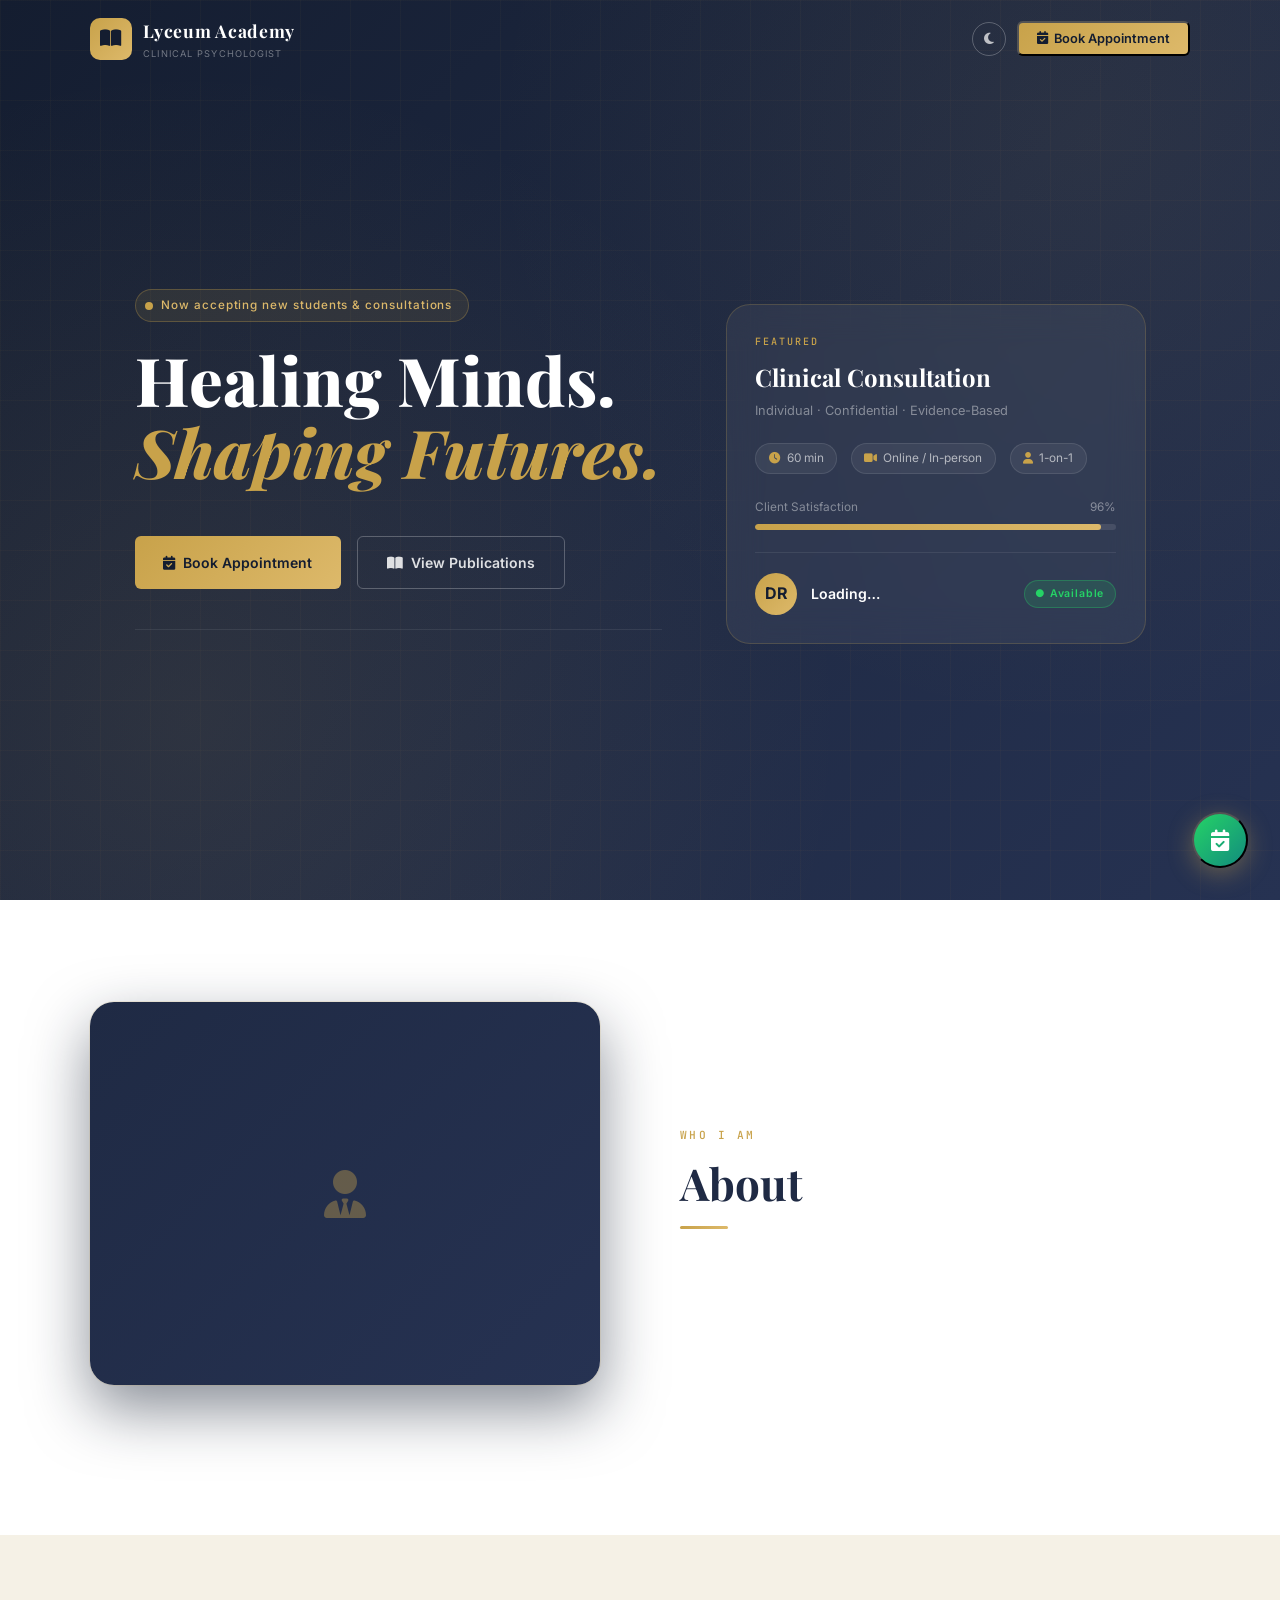
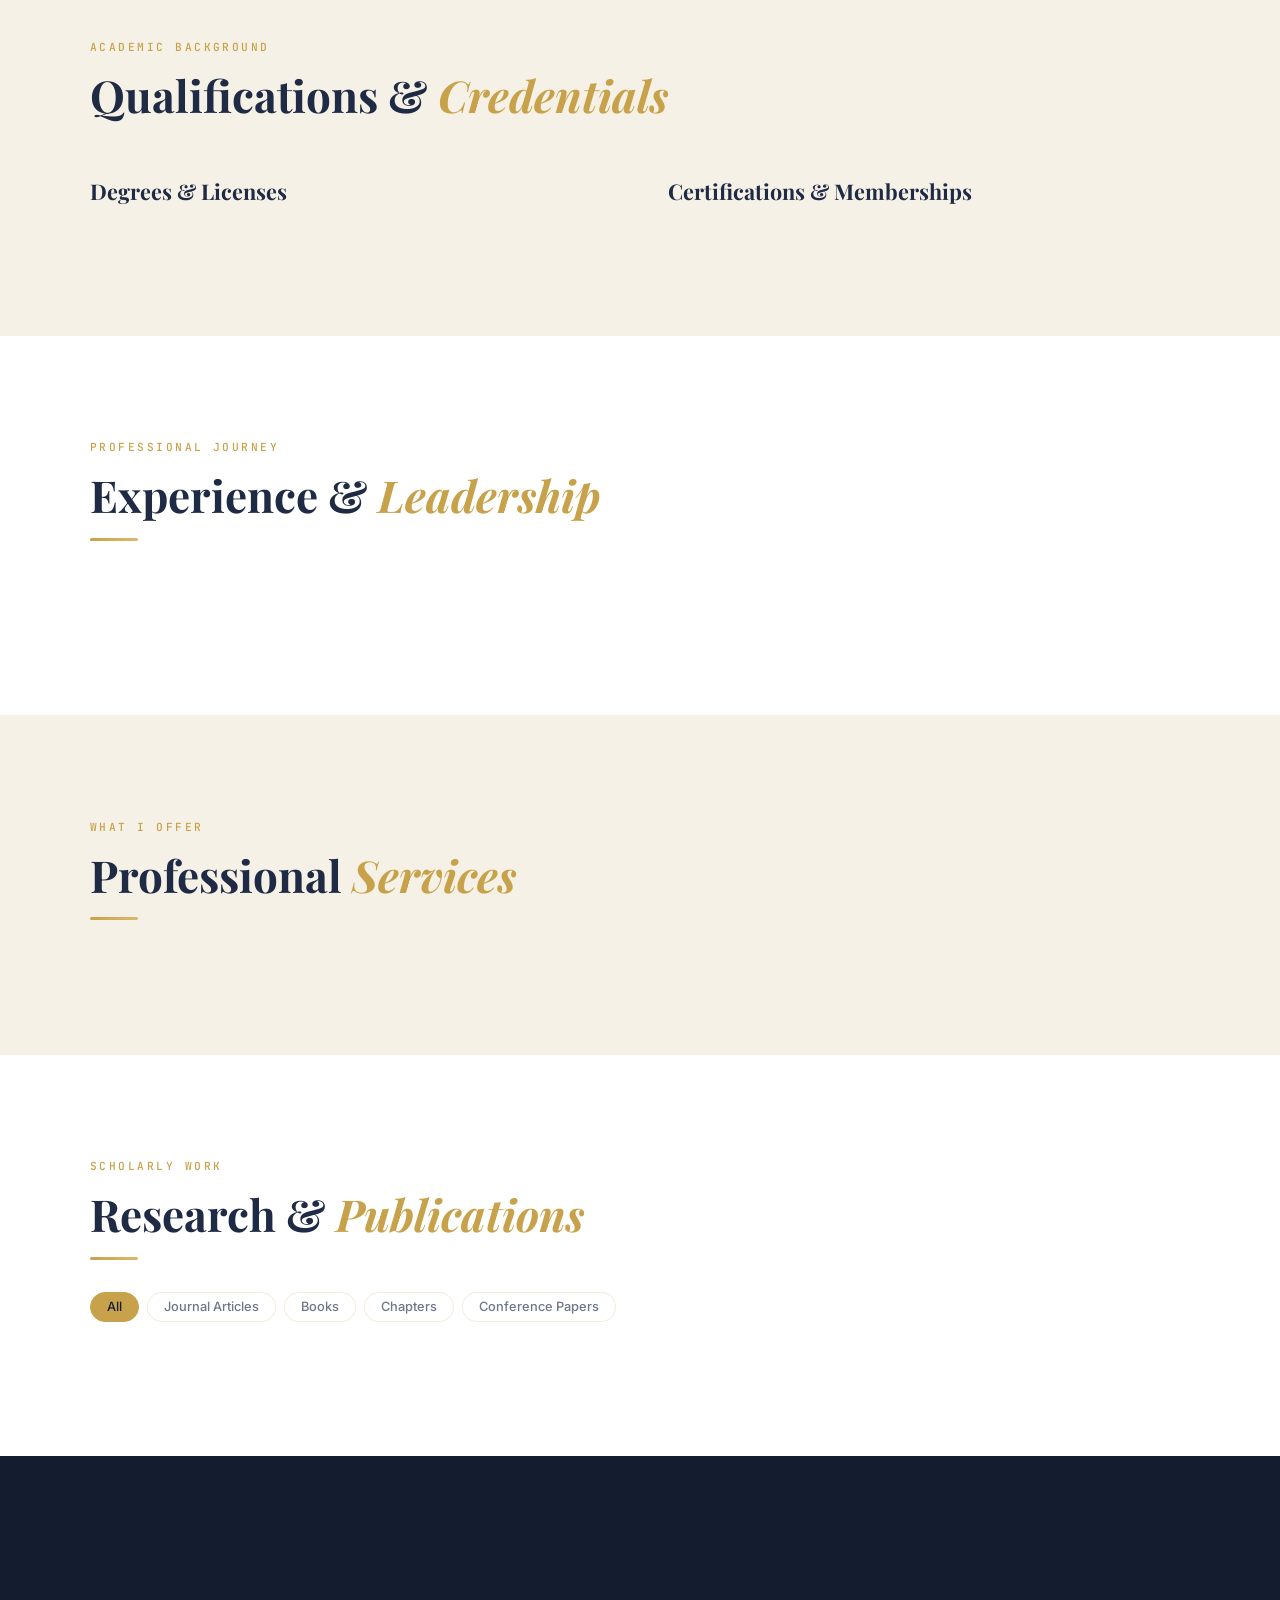
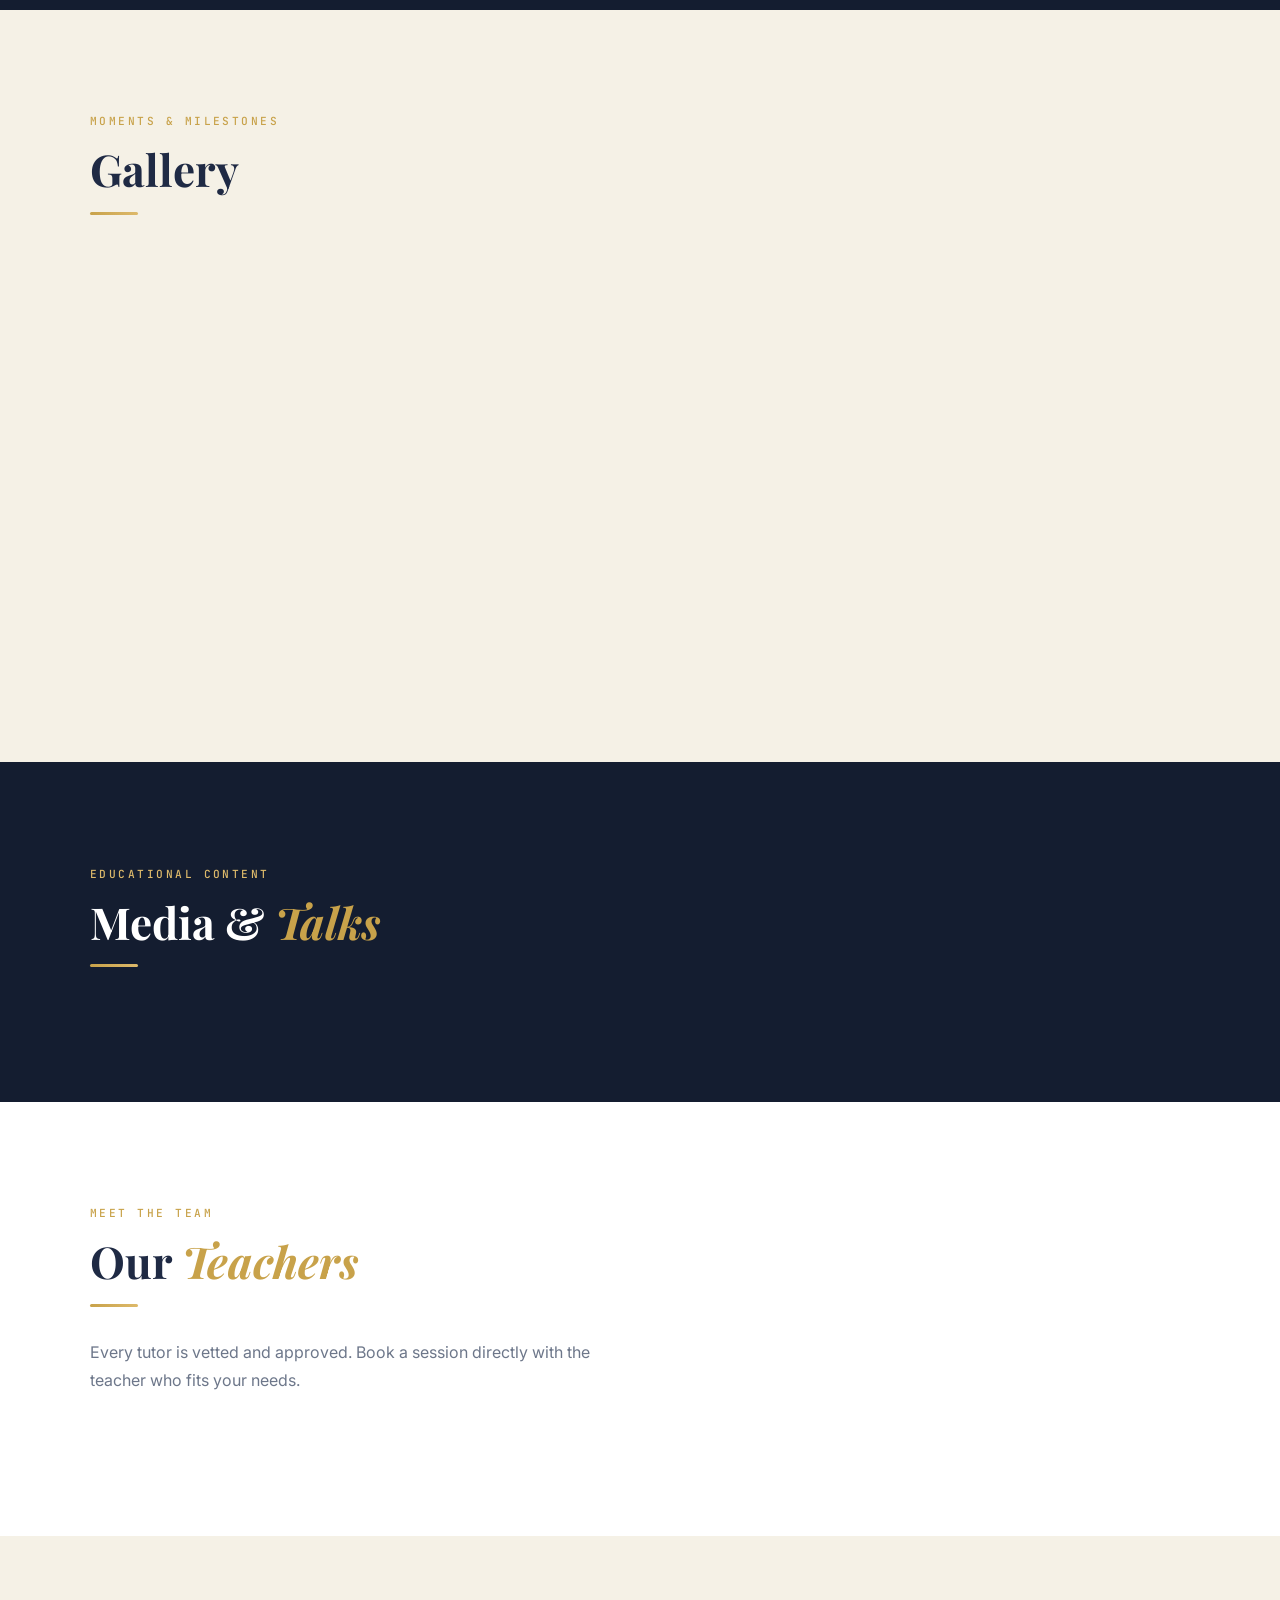
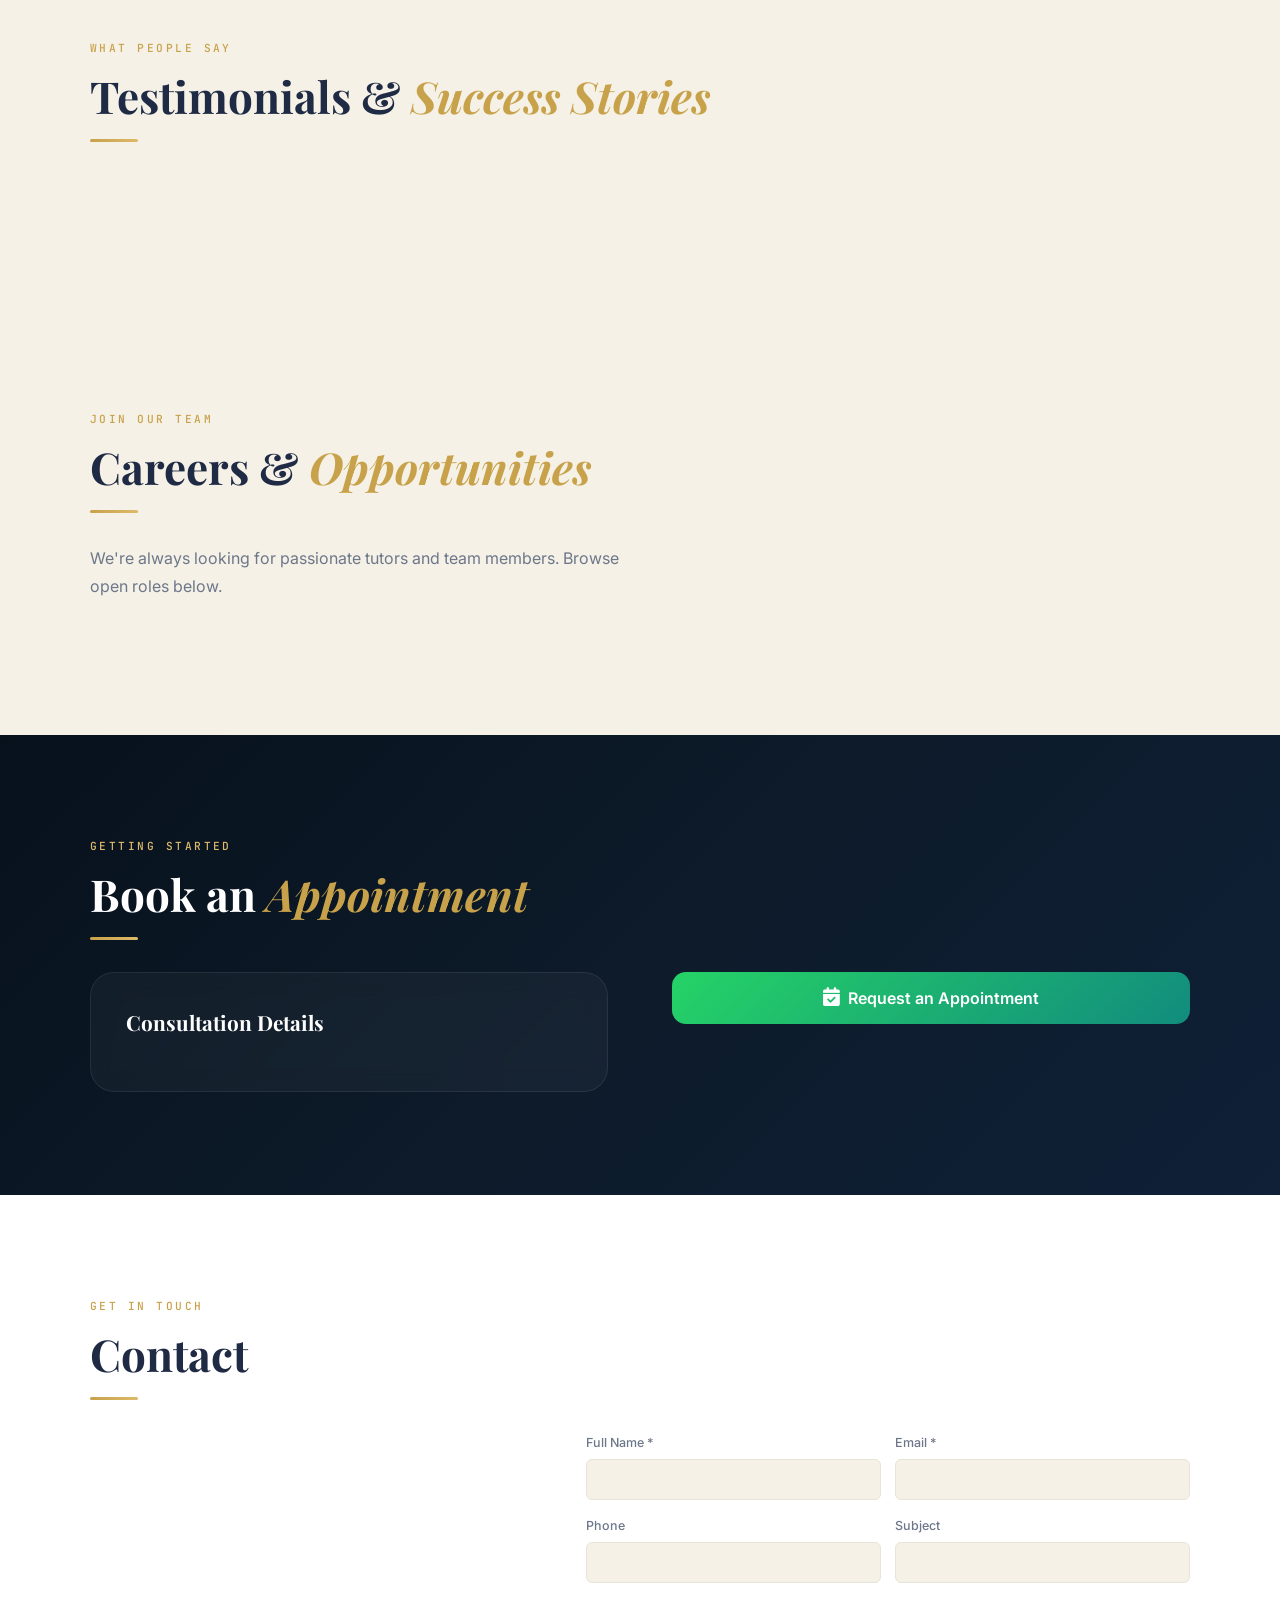
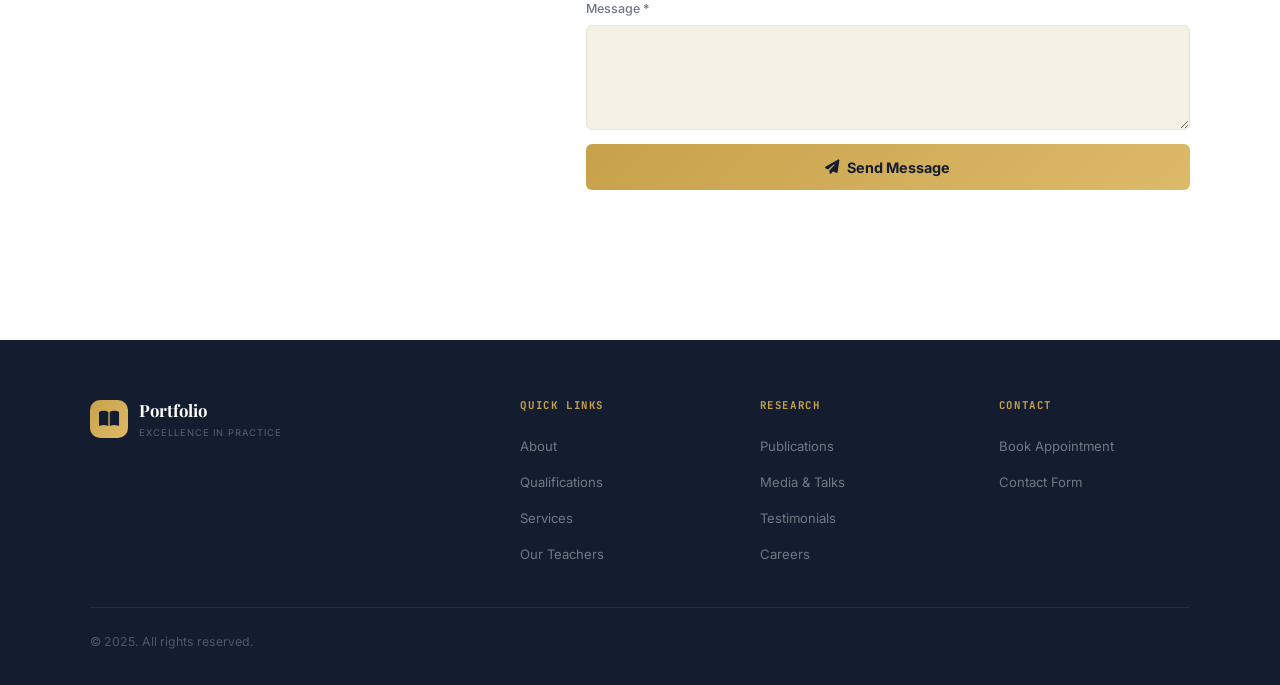
==== commit 0d121075: "Update index.html" ====
--- a/index.html
+++ b/index.html
@@ -3,7 +3,7 @@
 <head>
 <meta charset="UTF-8"/>
 <meta name="viewport" content="width=device-width,initial-scale=1.0"/>
-<title>Portfolio | Clinical Psychologist & International Educator</title>
+<title>Lyceum Academy | Clinical Psychologist & International Educator</title>
 <meta name="description" content="Loading…"/>
 <meta name="robots" content="index,follow"/>
 <link rel="preconnect" href="https://fonts.googleapis.com"/>
@@ -27,7 +27,7 @@
       <div class="nav-logo" onclick="smoothScrollTo('section-hero')">
         <div class="logo-icon" id="navLogoIcon"><i class="fas fa-book-open"></i></div>
         <img id="navLogoImg" class="logo-img" style="display:none" alt="Logo"/>
-        <div><div class="logo-name" id="navLogoName">Portfolio</div><div class="logo-tag" id="navLogoTag">Clinical Psychologist</div></div>
+        <div><div class="logo-name" id="navLogoName">Lyceum Academy</div><div class="logo-tag" id="navLogoTag">Clinical Psychologist</div></div>
       </div>
       <ul class="nav-links" id="navLinks"></ul>
       <div class="nav-right">
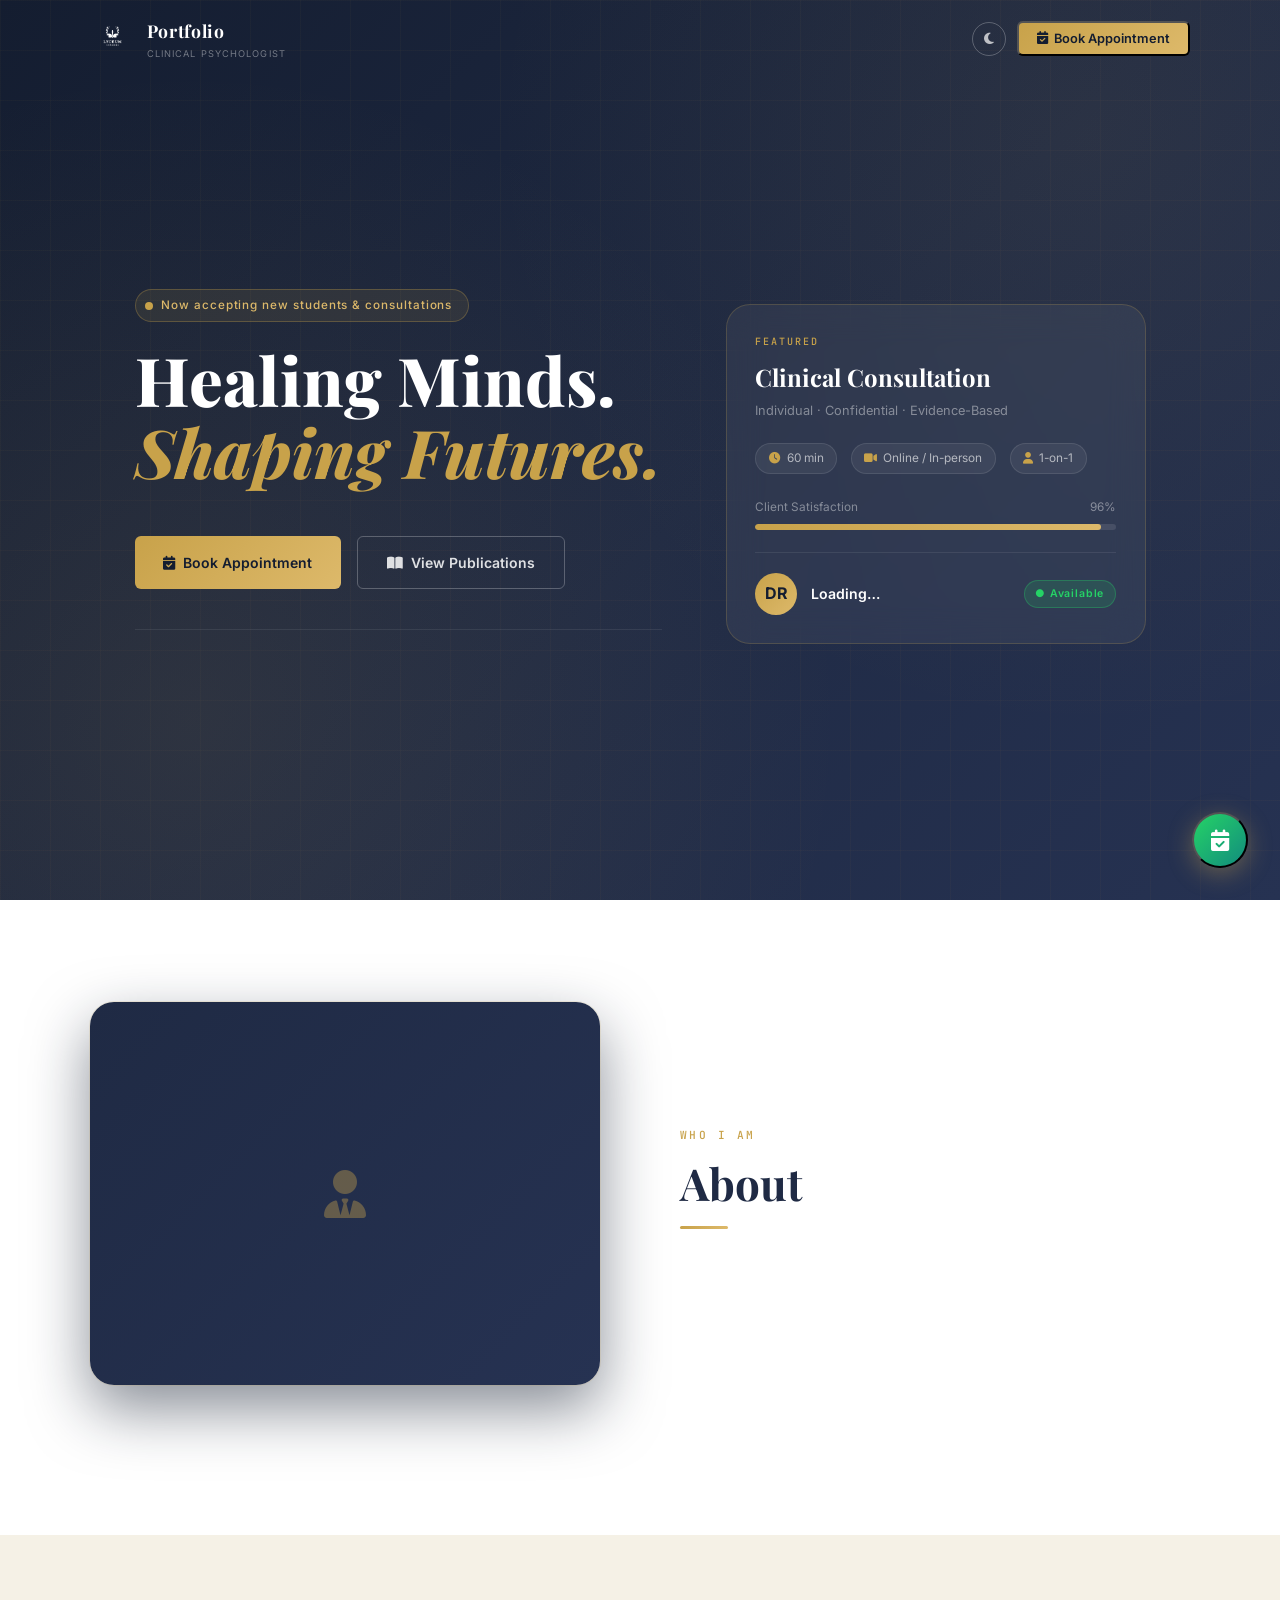
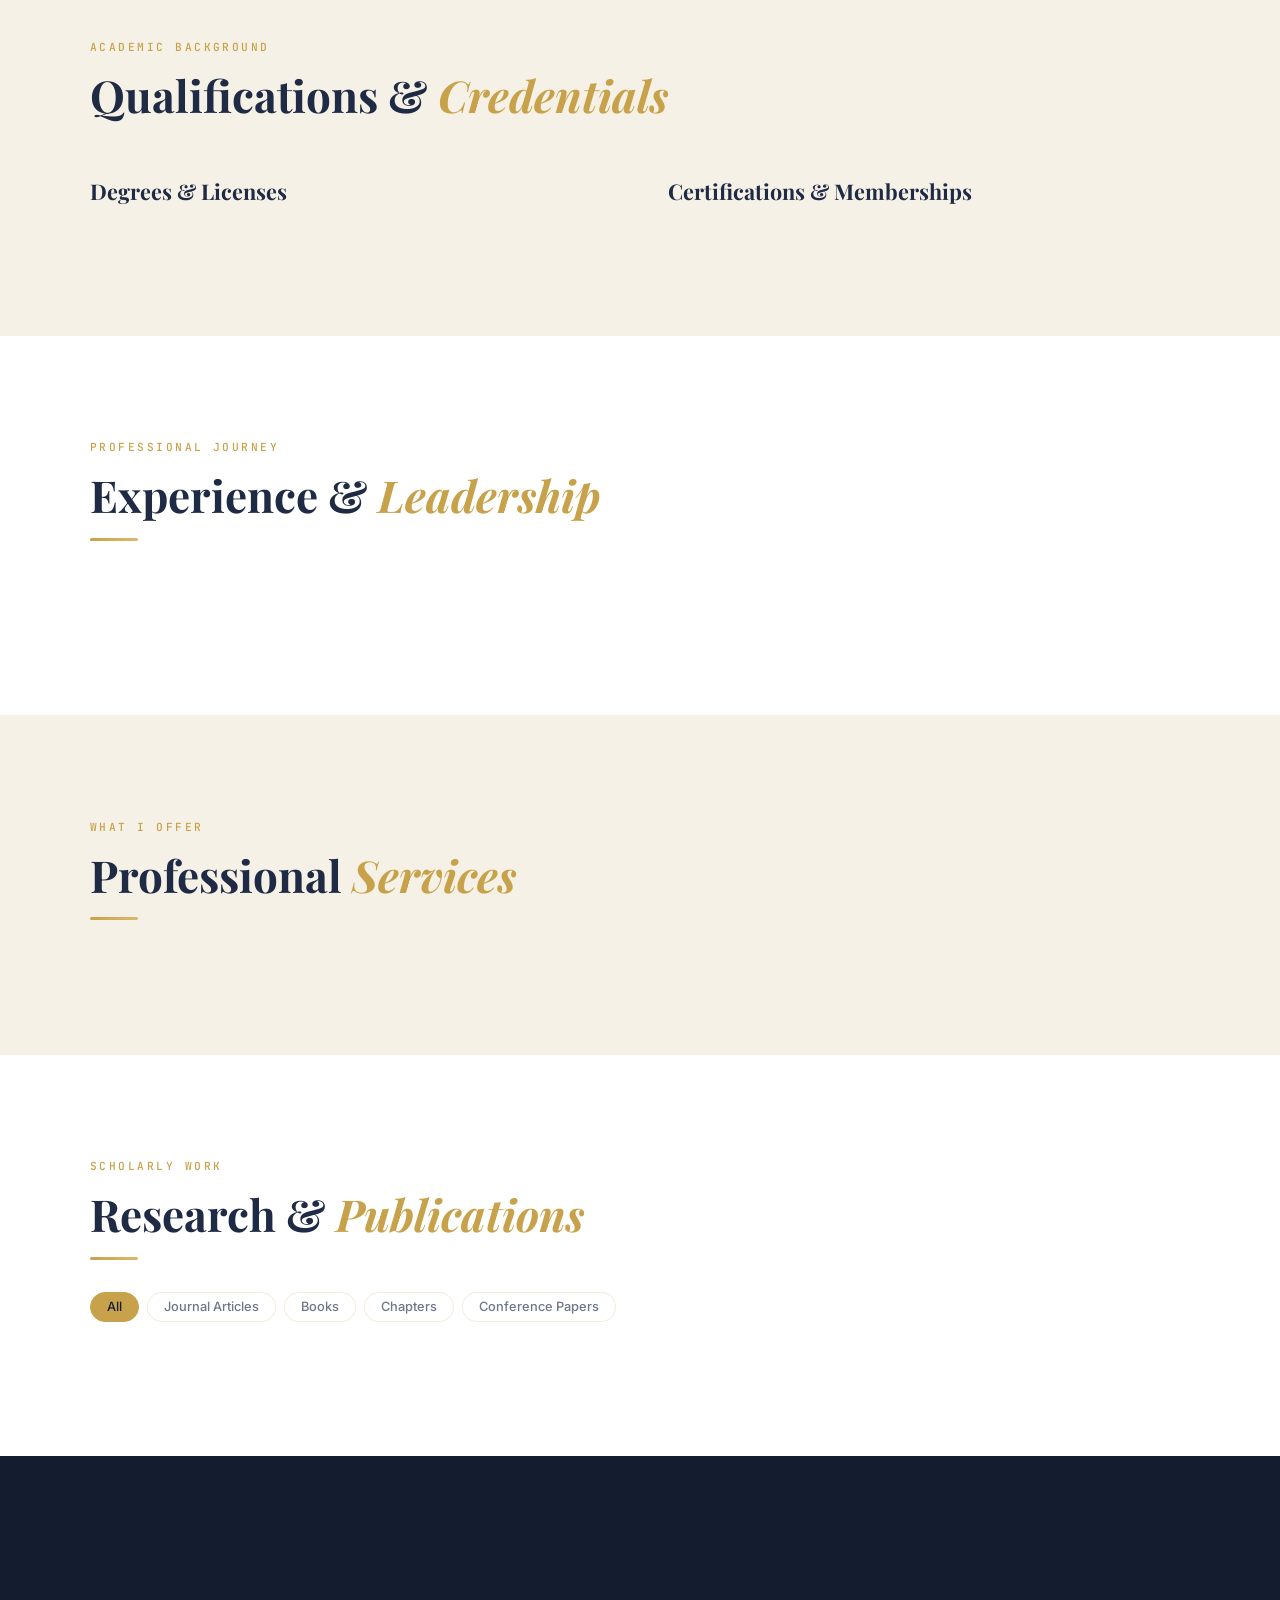
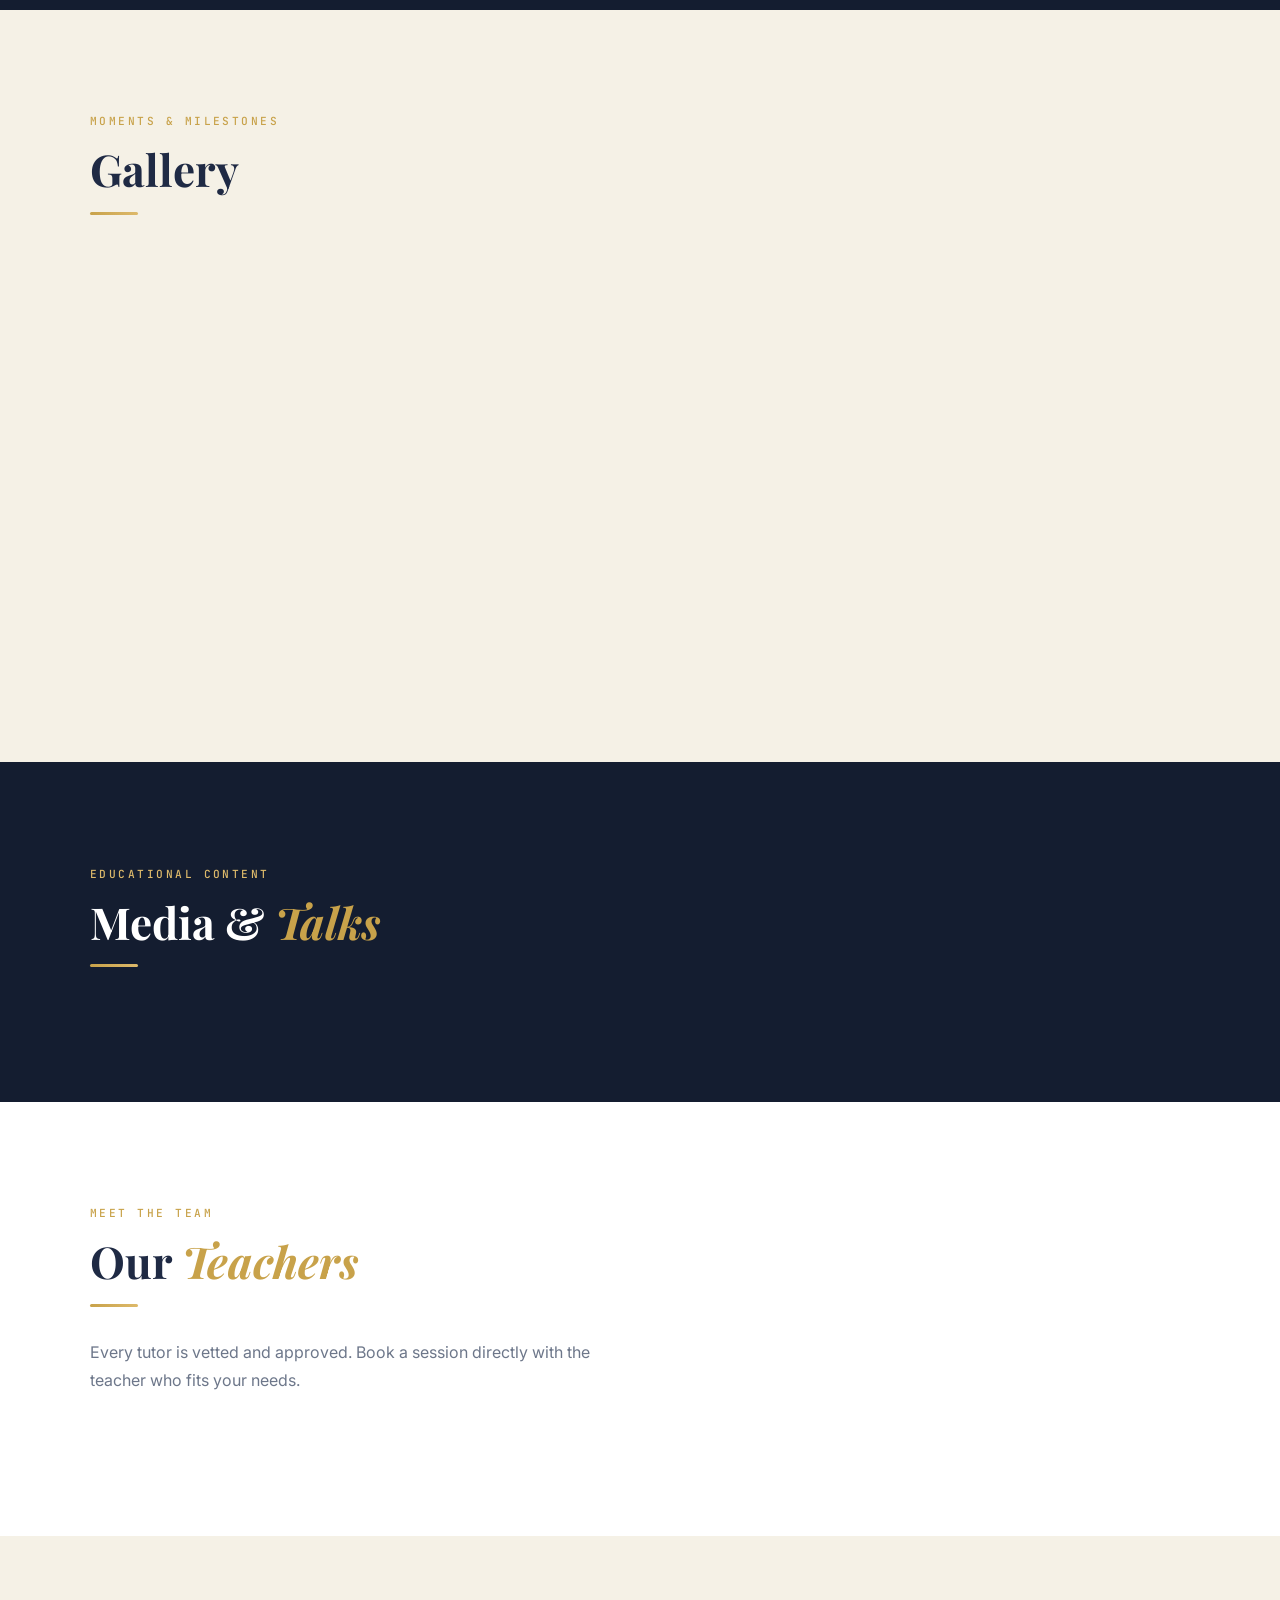
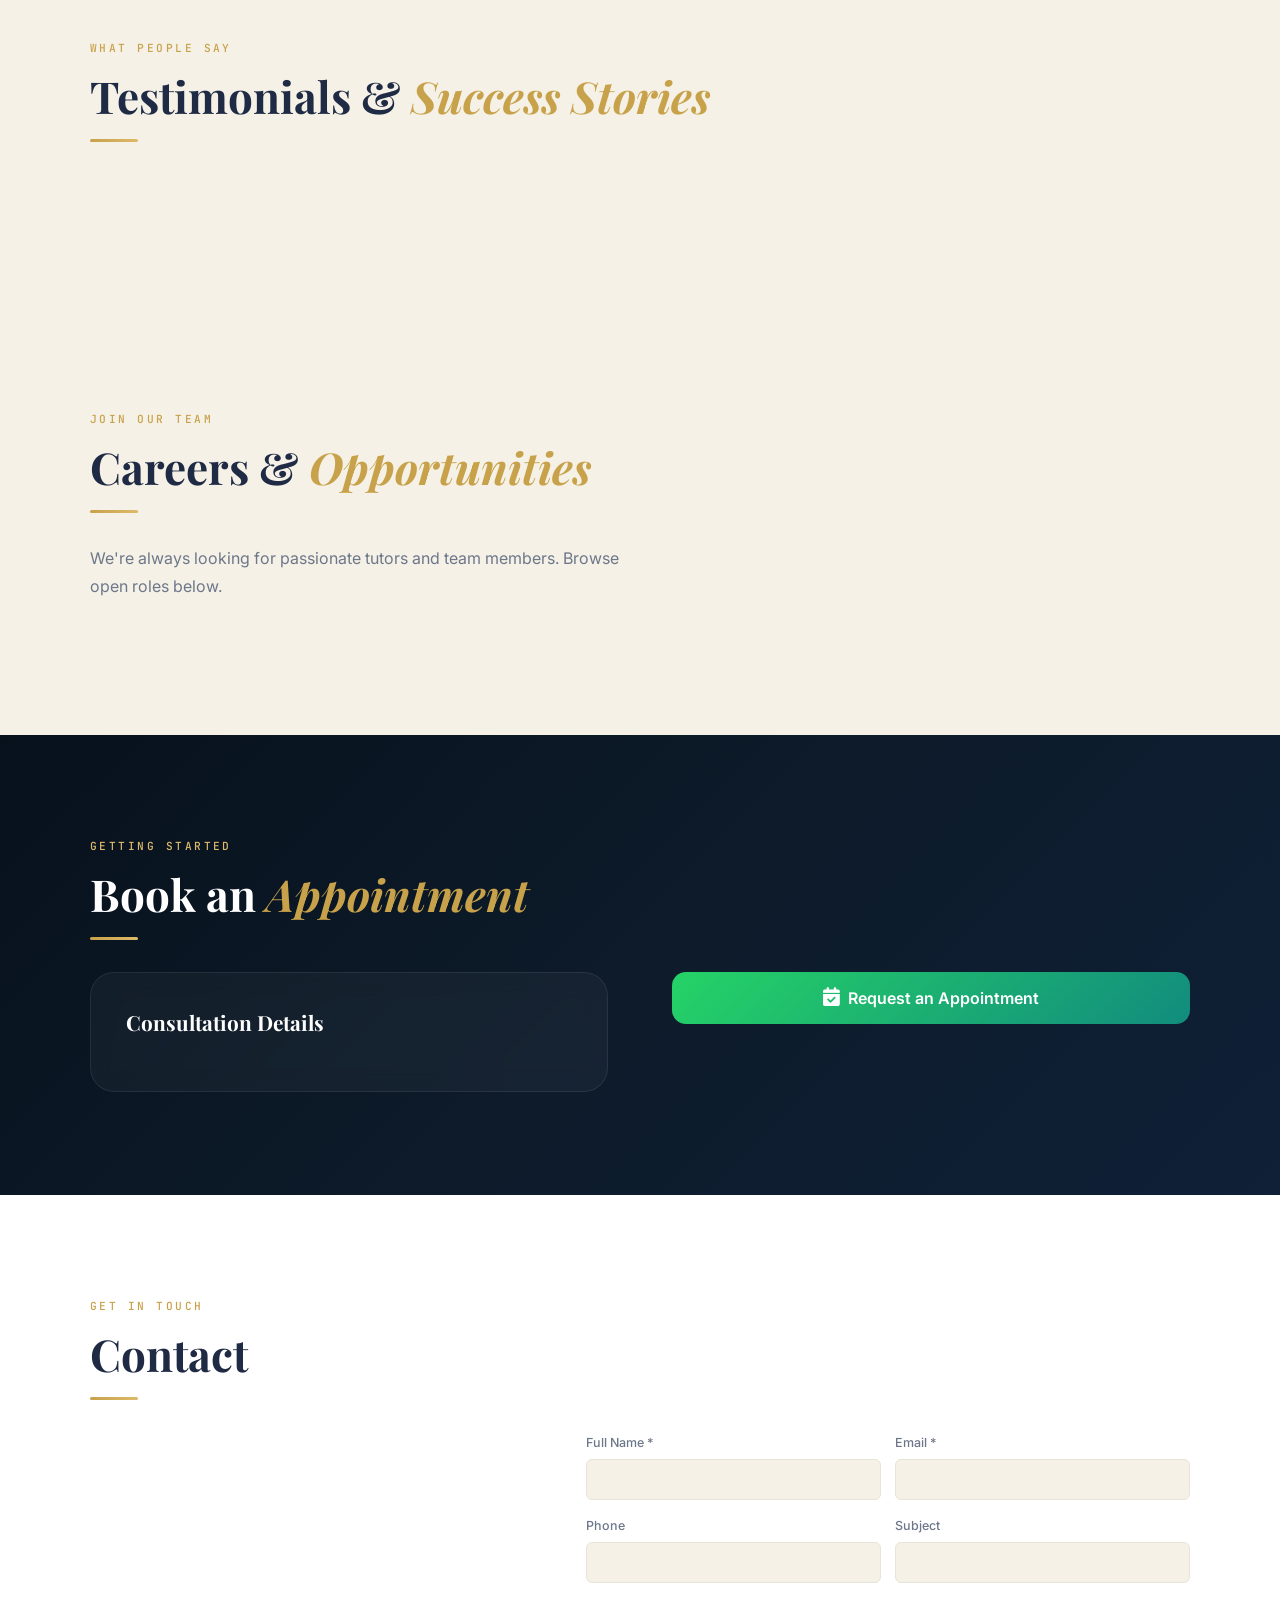
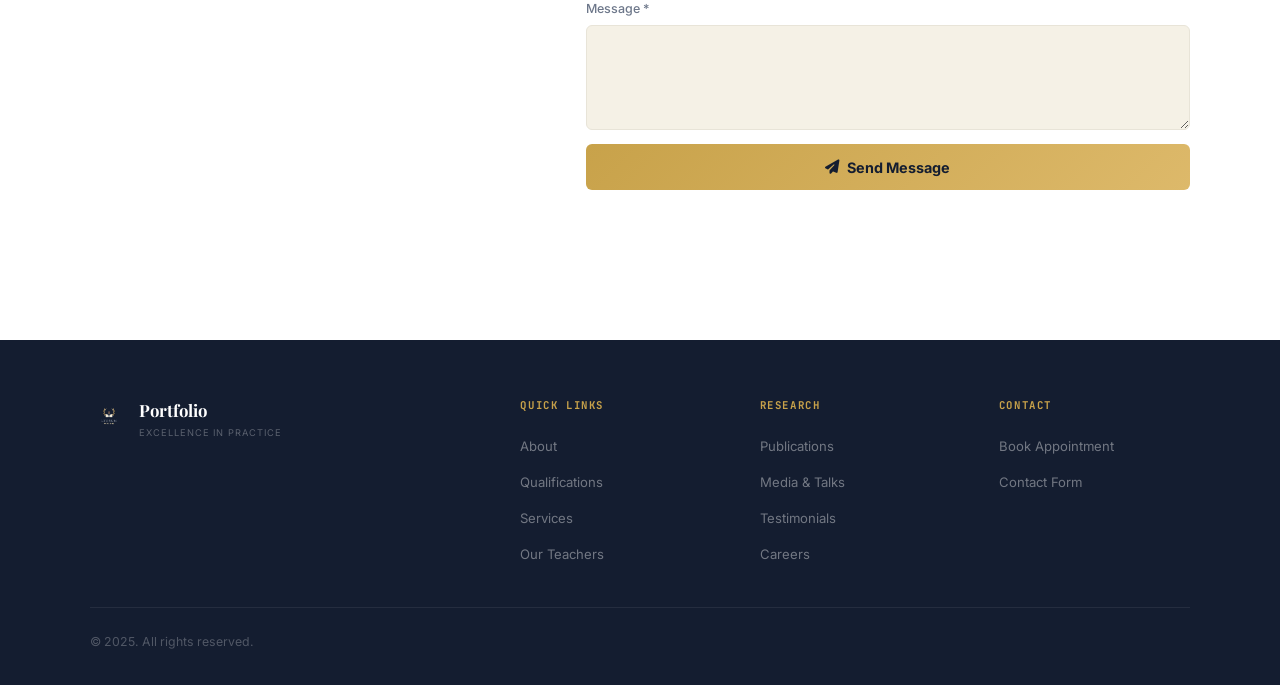
==== commit 5f559da5: "Update index.html" ====
--- a/index.html
+++ b/index.html
@@ -3,7 +3,7 @@
 <head>
 <meta charset="UTF-8"/>
 <meta name="viewport" content="width=device-width,initial-scale=1.0"/>
-<title>Lyceum Academy | Clinical Psychologist & International Educator</title>
+<title>Portfolio | Clinical Psychologist & International Educator</title>
 <meta name="description" content="Loading…"/>
 <meta name="robots" content="index,follow"/>
 <link rel="preconnect" href="https://fonts.googleapis.com"/>
@@ -25,9 +25,9 @@
   <div class="container">
     <div class="nav-inner">
       <div class="nav-logo" onclick="smoothScrollTo('section-hero')">
-        <div class="logo-icon" id="navLogoIcon"><i class="fas fa-book-open"></i></div>
-        <img id="navLogoImg" class="logo-img" style="display:none" alt="Logo"/>
-        <div><div class="logo-name" id="navLogoName">Lyceum Academy</div><div class="logo-tag" id="navLogoTag">Clinical Psychologist</div></div>
+        <div class="logo-icon" id="navLogoIcon" style="display:none"><i class="fas fa-book-open"></i></div>
+        <img id="navLogoImg" class="logo-img" src="[data-uri]" alt="Lyceum Academy"/>
+        <div><div class="logo-name" id="navLogoName">Portfolio</div><div class="logo-tag" id="navLogoTag">Clinical Psychologist</div></div>
       </div>
       <ul class="nav-links" id="navLinks"></ul>
       <div class="nav-right">
@@ -249,7 +249,7 @@
   <div class="container">
     <div class="footer-grid">
       <div class="footer-brand">
-        <div style="display:flex;align-items:center;gap:.7rem;margin-bottom:.2rem"><div class="logo-icon" style="width:38px;height:38px;font-size:1.1rem"><i class="fas fa-book-open"></i></div><div><div style="font-family:var(--font-display);font-size:1.05rem;font-weight:700;color:#fff" id="footerBrandName">Portfolio</div><div style="font-size:.58rem;color:rgba(255,255,255,.3);letter-spacing:.1em" id="footerTagline">EXCELLENCE IN PRACTICE</div></div></div>
+        <div style="display:flex;align-items:center;gap:.7rem;margin-bottom:.2rem"><img src="[data-uri]" alt="Lyceum Academy" style="width:38px;height:38px;object-fit:contain"/><div><div style="font-family:var(--font-display);font-size:1.05rem;font-weight:700;color:#fff" id="footerBrandName">Portfolio</div><div style="font-size:.58rem;color:rgba(255,255,255,.3);letter-spacing:.1em" id="footerTagline">EXCELLENCE IN PRACTICE</div></div></div>
         <p id="footerDesc"></p>
       </div>
       <div class="f-col"><h5 id="footerCol2Title">Quick Links</h5><ul>
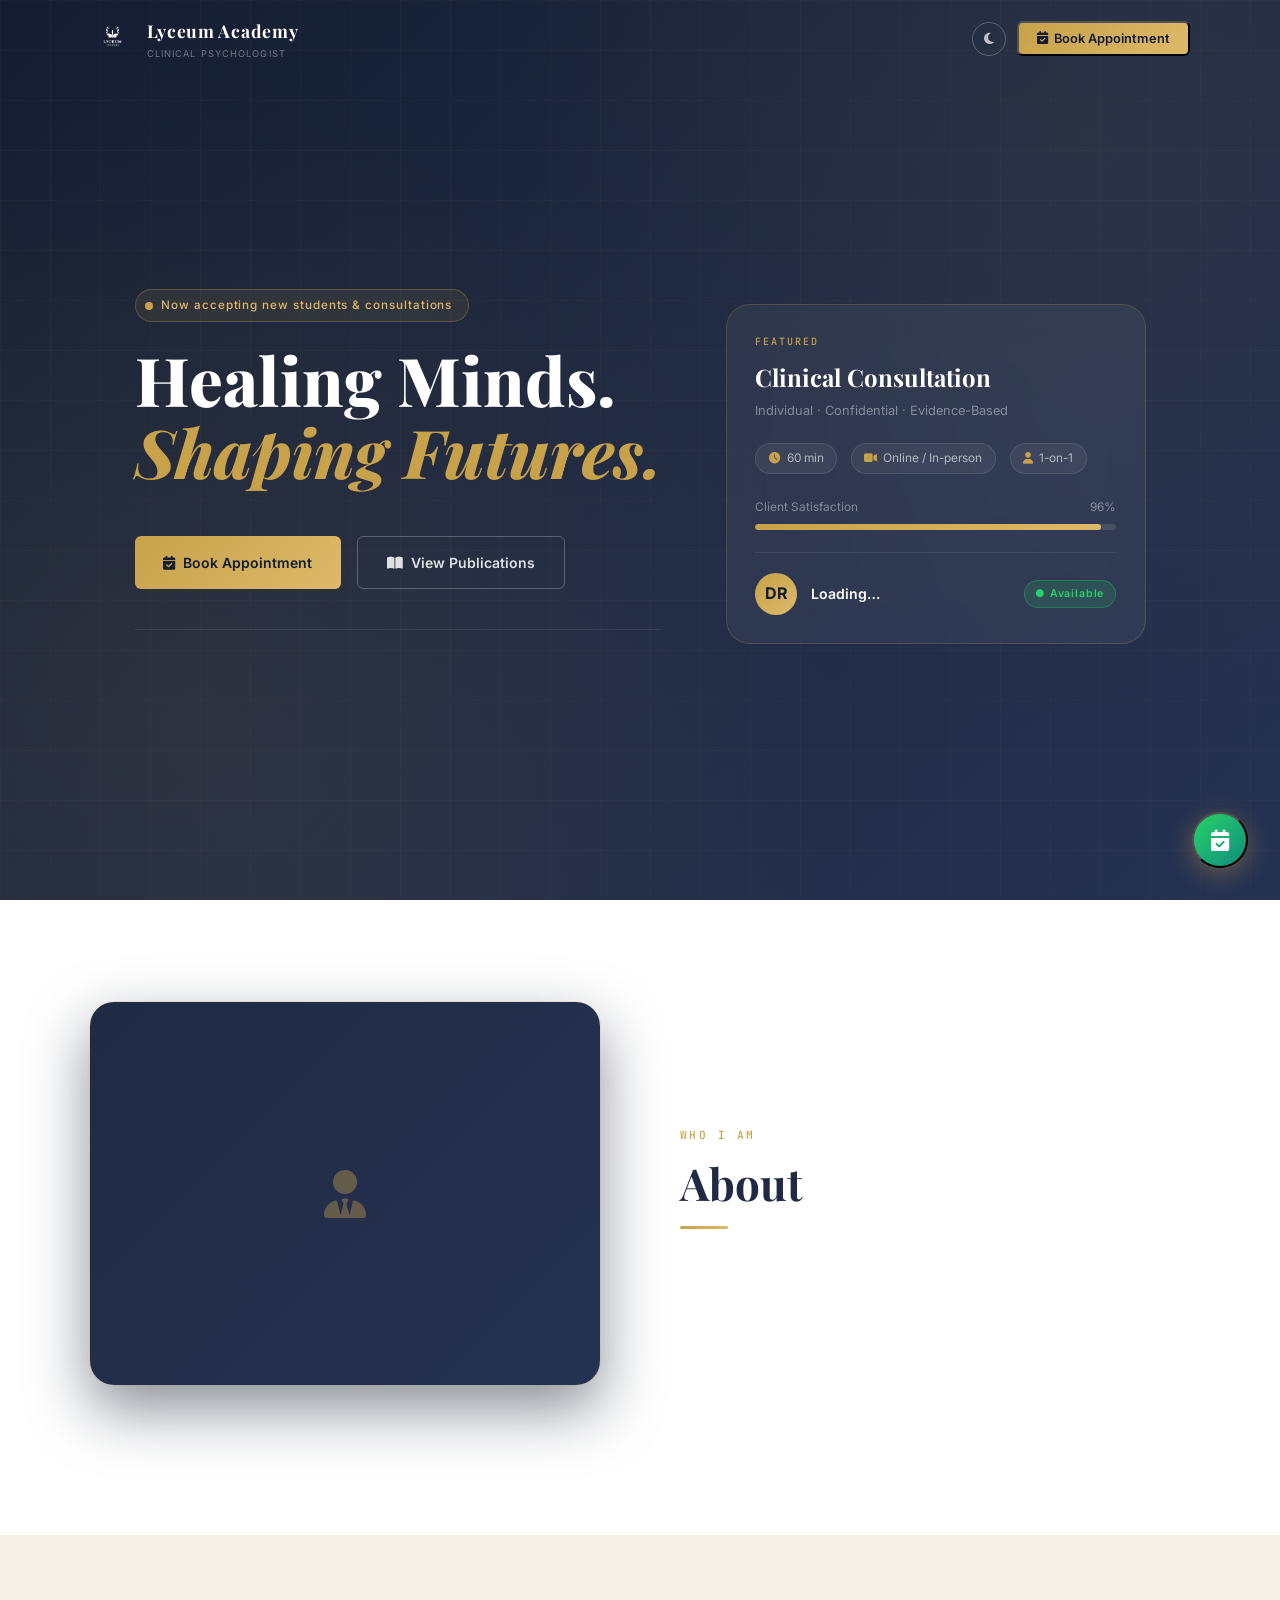
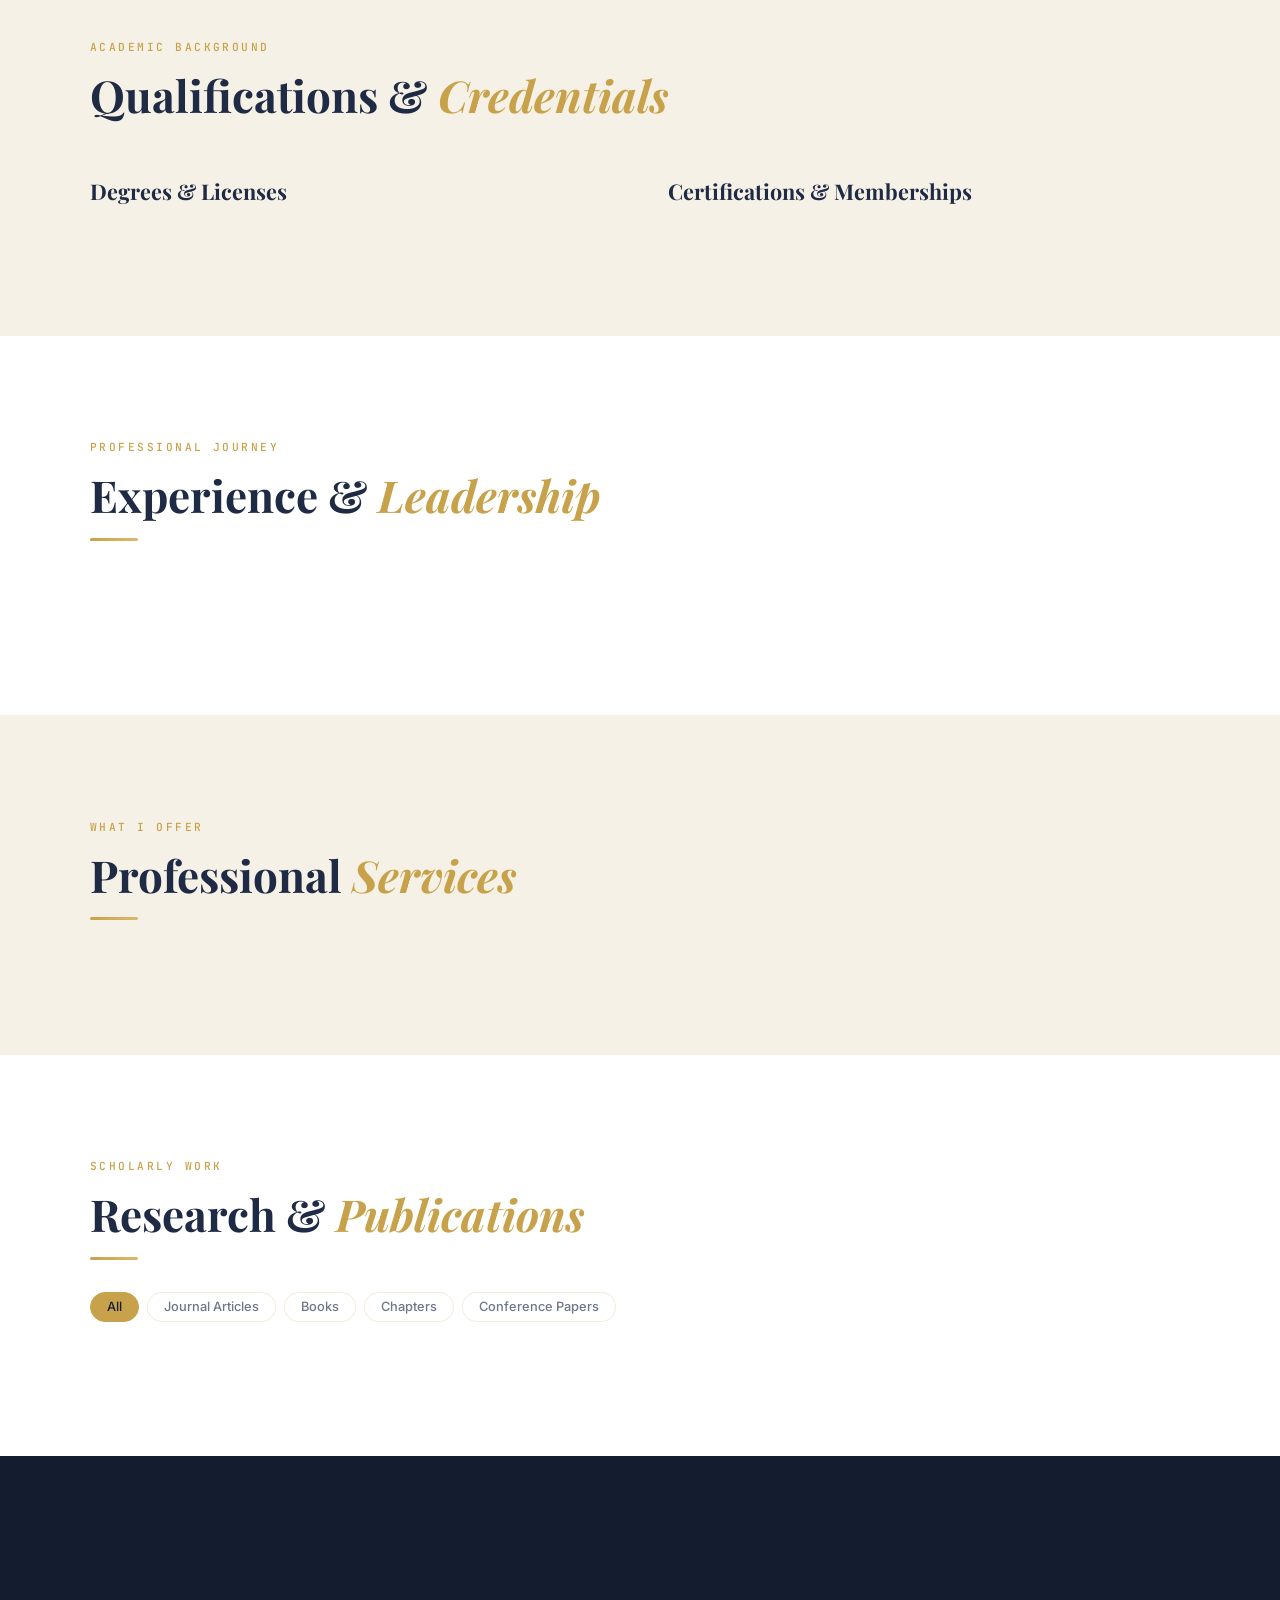
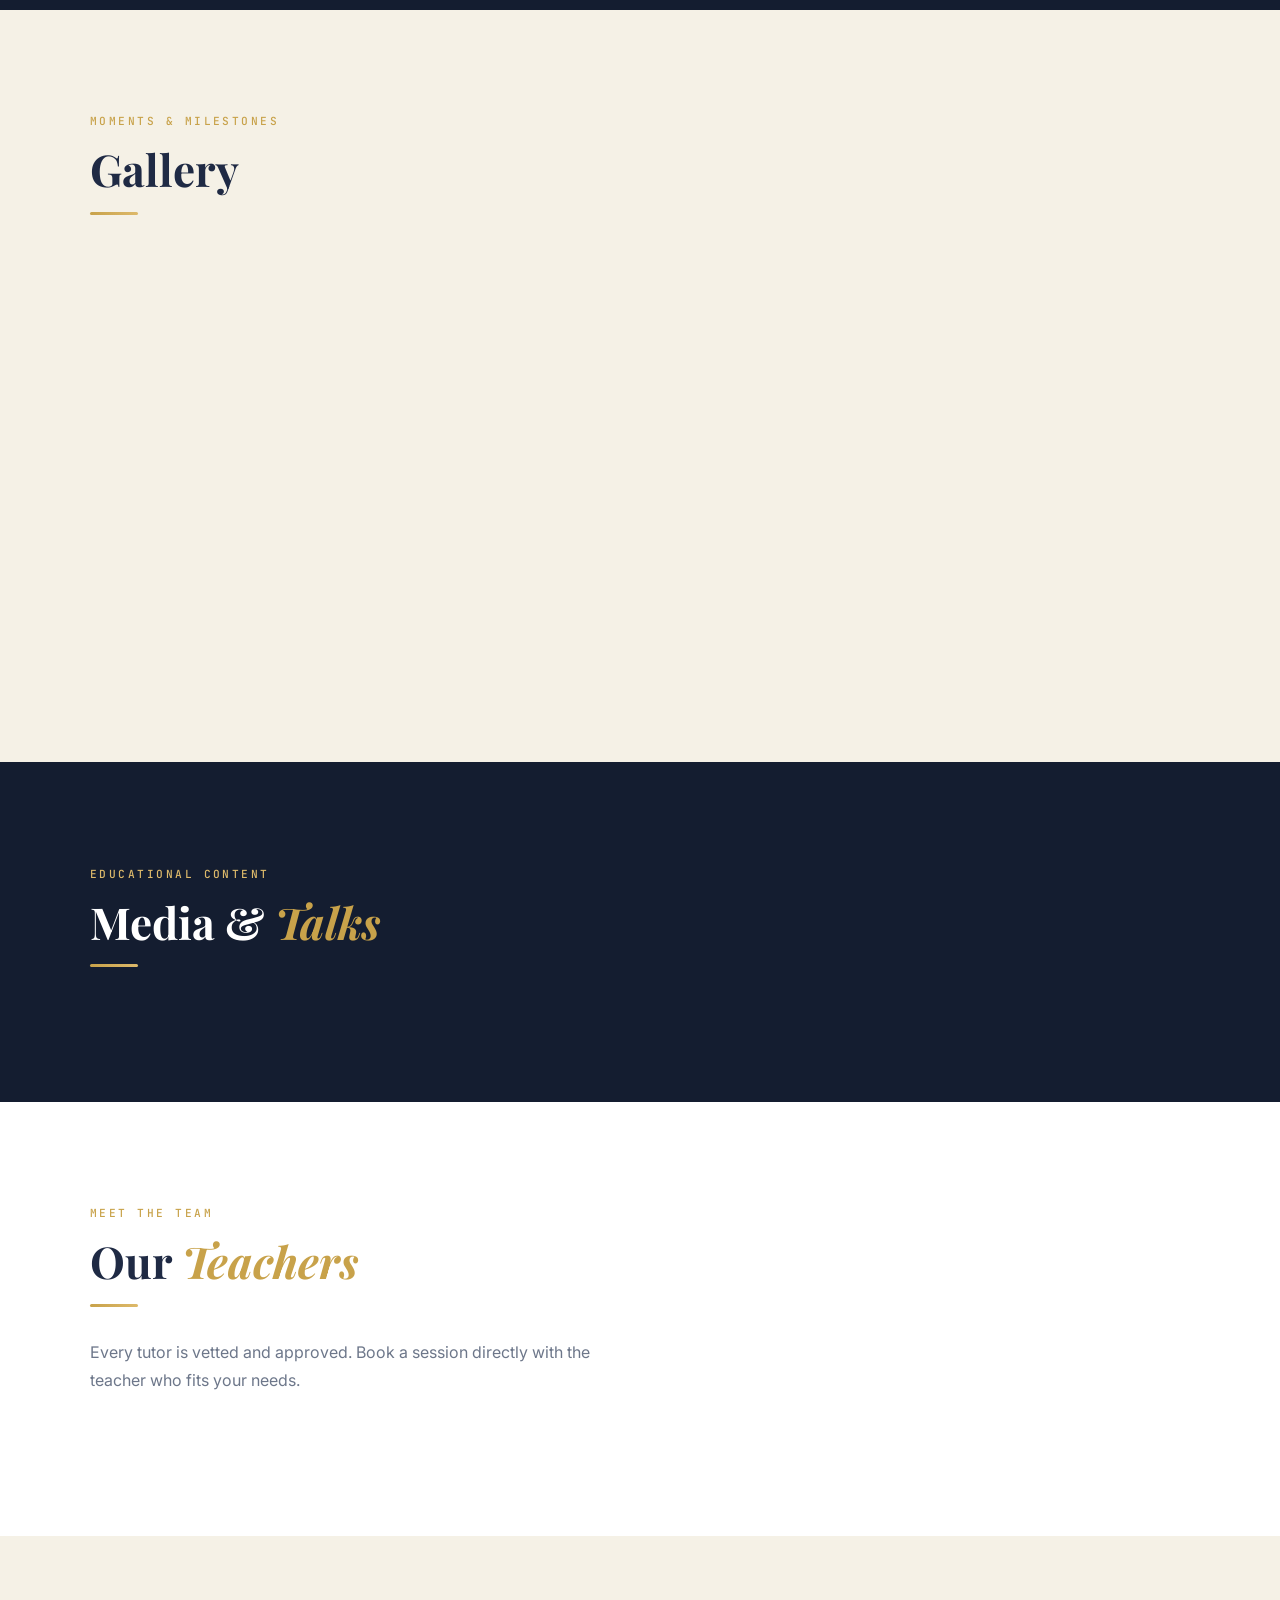
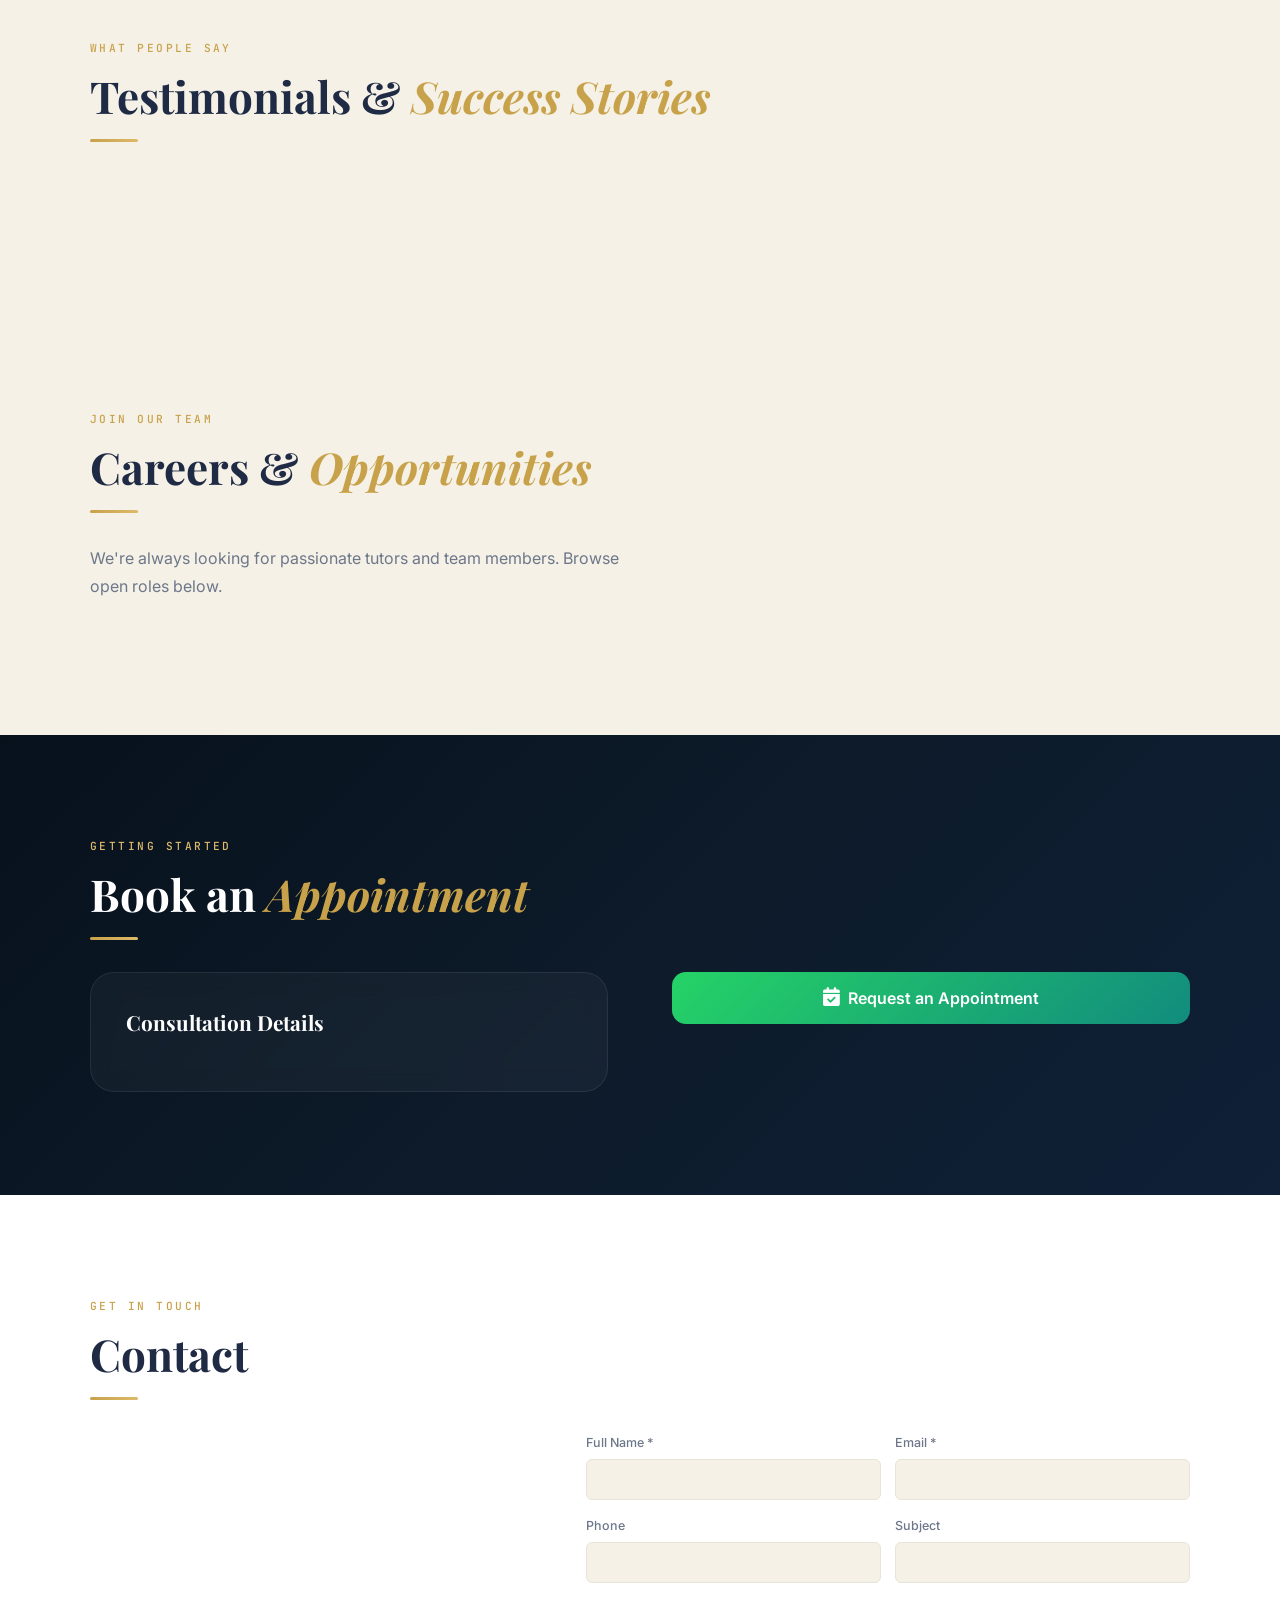
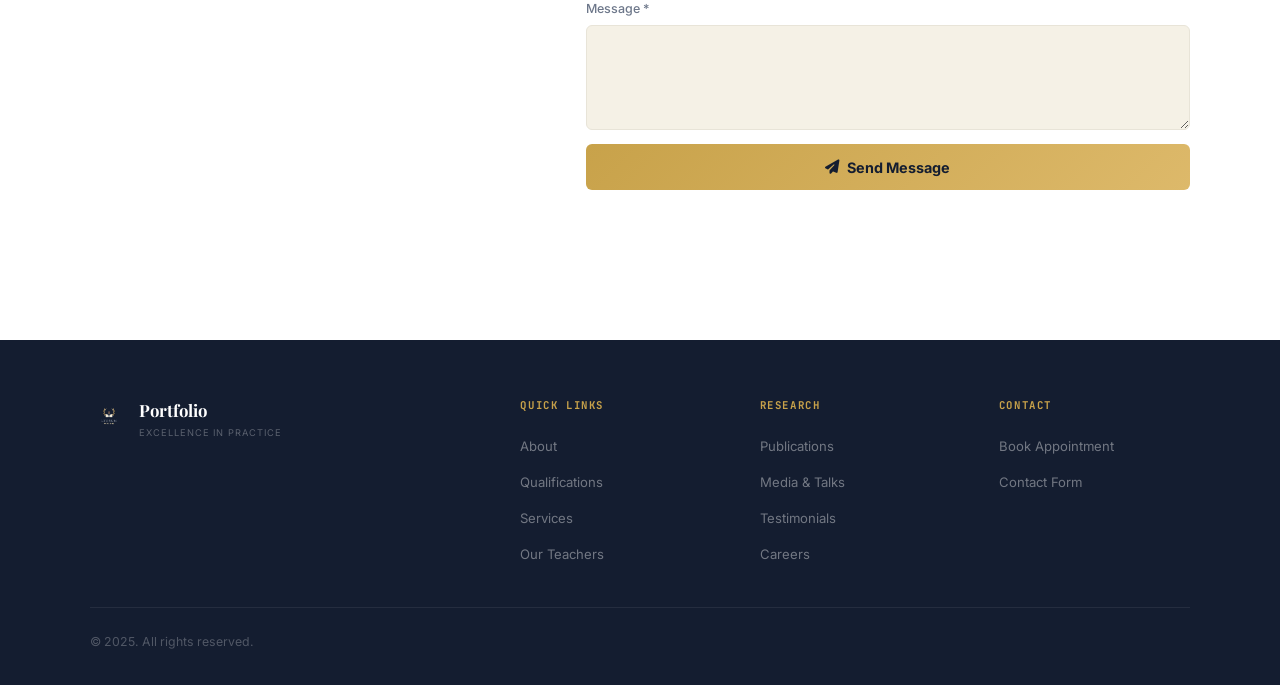
==== commit d7ff52fb: "Update index.html" ====
--- a/index.html
+++ b/index.html
@@ -3,7 +3,7 @@
 <head>
 <meta charset="UTF-8"/>
 <meta name="viewport" content="width=device-width,initial-scale=1.0"/>
-<title>Portfolio | Clinical Psychologist & International Educator</title>
+<title>lyceum Academy | Clinical Psychologist & International Educator</title>
 <meta name="description" content="Loading…"/>
 <meta name="robots" content="index,follow"/>
 <link rel="preconnect" href="https://fonts.googleapis.com"/>
@@ -18,7 +18,7 @@
 </head>
 <body>
 
-<div id="page-loader"><div class="loader-logo">Portfolio</div><div class="loader-bar"><div class="loader-fill"></div></div></div>
+<div id="page-loader"><div class="loader-logo">Lyceum Academy</div><div class="loader-bar"><div class="loader-fill"></div></div></div>
 
 <!-- ══════════ NAVIGATION ══════════ -->
 <nav id="navbar">
@@ -27,7 +27,7 @@
       <div class="nav-logo" onclick="smoothScrollTo('section-hero')">
         <div class="logo-icon" id="navLogoIcon" style="display:none"><i class="fas fa-book-open"></i></div>
         <img id="navLogoImg" class="logo-img" src="[data-uri]" alt="Lyceum Academy"/>
-        <div><div class="logo-name" id="navLogoName">Portfolio</div><div class="logo-tag" id="navLogoTag">Clinical Psychologist</div></div>
+        <div><div class="logo-name" id="navLogoName">Lyceum Academy</div><div class="logo-tag" id="navLogoTag">Clinical Psychologist</div></div>
       </div>
       <ul class="nav-links" id="navLinks"></ul>
       <div class="nav-right">
